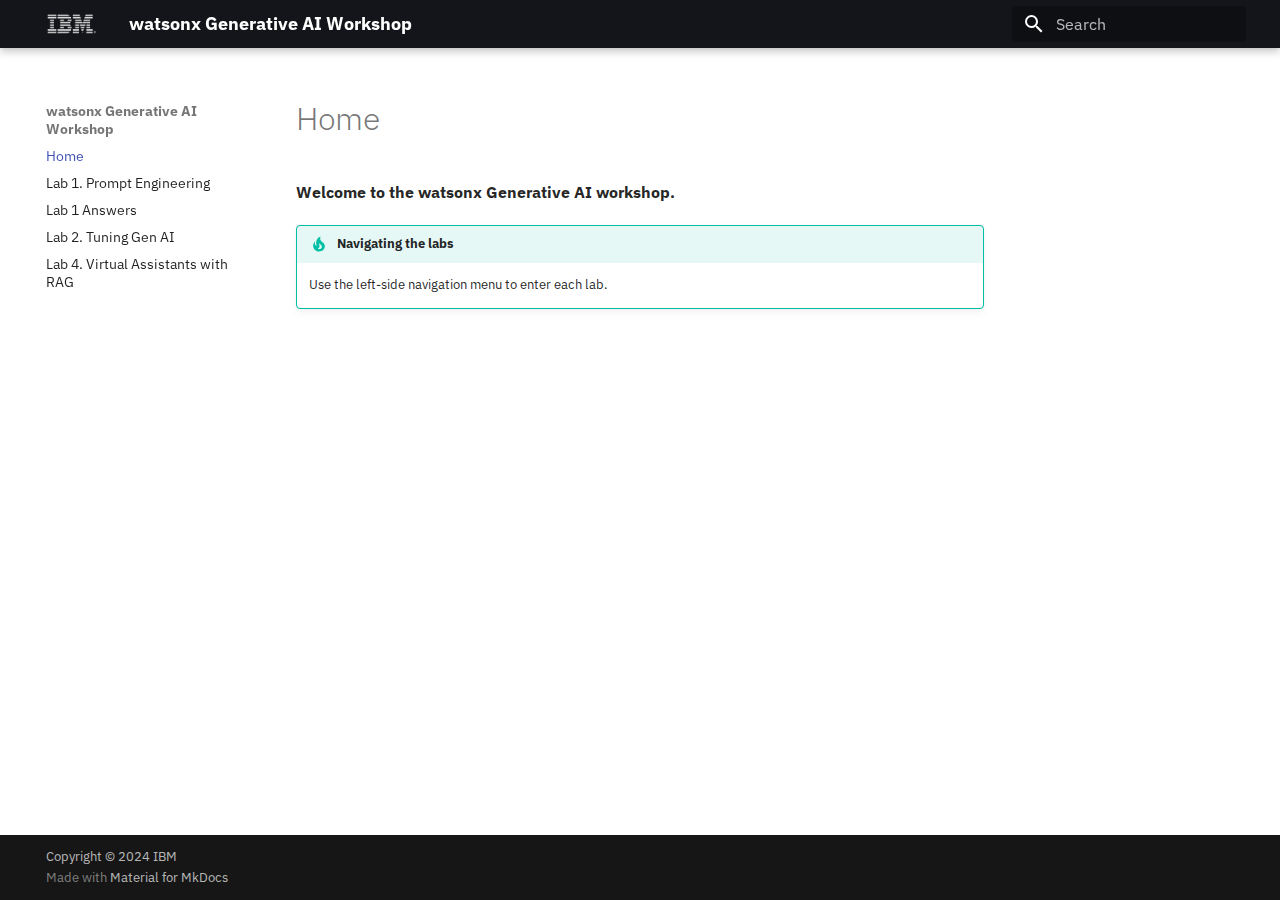
==== index.html @ cd2932f9 "Deployed 43c0c88 with MkDocs version: 1.5.3" ====
<!doctype html>
<html lang="en" class="no-js">
  <head>
    
      <meta charset="utf-8">
      <meta name="viewport" content="width=device-width,initial-scale=1">
      
      
      
      
      
        <link rel="next" href="prompt-engineering-exercises/">
      
      
      <link rel="icon" href="images/watsonx-logo.png">
      <meta name="generator" content="mkdocs-1.5.3, mkdocs-material-9.5.10">
    
    
      
        <title>Generative AI Workshop - Home - watsonx Generative AI Workshop</title>
      
    
    
      <link rel="stylesheet" href="assets/stylesheets/main.7e359304.min.css">
      
        
        <link rel="stylesheet" href="assets/stylesheets/palette.06af60db.min.css">
      
      


    
    
      
    
    
      
        
        
        <link rel="preconnect" href="https://fonts.gstatic.com" crossorigin>
        <link rel="stylesheet" href="https://fonts.googleapis.com/css?family=IBM+Plex+Sans:300,300i,400,400i,700,700i%7CIBM+Plex+Mono:400,400i,700,700i&display=fallback">
        <style>:root{--md-text-font:"IBM Plex Sans";--md-code-font:"IBM Plex Mono"}</style>
      
    
    
    <script>__md_scope=new URL(".",location),__md_hash=e=>[...e].reduce((e,_)=>(e<<5)-e+_.charCodeAt(0),0),__md_get=(e,_=localStorage,t=__md_scope)=>JSON.parse(_.getItem(t.pathname+"."+e)),__md_set=(e,_,t=localStorage,a=__md_scope)=>{try{t.setItem(a.pathname+"."+e,JSON.stringify(_))}catch(e){}}</script>
    
      

    
    
    
  </head>
  
  
    
    
    
    
    
    <body dir="ltr" data-md-color-scheme="default" data-md-color-primary="black" data-md-color-accent="black">
  
    
    <input class="md-toggle" data-md-toggle="drawer" type="checkbox" id="__drawer" autocomplete="off">
    <input class="md-toggle" data-md-toggle="search" type="checkbox" id="__search" autocomplete="off">
    <label class="md-overlay" for="__drawer"></label>
    <div data-md-component="skip">
      
    </div>
    <div data-md-component="announce">
      
    </div>
    
    
      

  

<header class="md-header md-header--shadow" data-md-component="header">
  <nav class="md-header__inner md-grid" aria-label="Header">
    <a href="." title="watsonx Generative AI Workshop" class="md-header__button md-logo" aria-label="watsonx Generative AI Workshop" data-md-component="logo">
      
  <img src="images/IBM_logo.png" alt="logo">

    </a>
    <label class="md-header__button md-icon" for="__drawer">
      
      <svg xmlns="http://www.w3.org/2000/svg" viewBox="0 0 24 24"><path d="M3 6h18v2H3V6m0 5h18v2H3v-2m0 5h18v2H3v-2Z"/></svg>
    </label>
    <div class="md-header__title" data-md-component="header-title">
      <div class="md-header__ellipsis">
        <div class="md-header__topic">
          <span class="md-ellipsis">
            watsonx Generative AI Workshop
          </span>
        </div>
        <div class="md-header__topic" data-md-component="header-topic">
          <span class="md-ellipsis">
            
              Generative AI Workshop - Home
            
          </span>
        </div>
      </div>
    </div>
    
      
    
    
    
    
      <label class="md-header__button md-icon" for="__search">
        
        <svg xmlns="http://www.w3.org/2000/svg" viewBox="0 0 24 24"><path d="M9.5 3A6.5 6.5 0 0 1 16 9.5c0 1.61-.59 3.09-1.56 4.23l.27.27h.79l5 5-1.5 1.5-5-5v-.79l-.27-.27A6.516 6.516 0 0 1 9.5 16 6.5 6.5 0 0 1 3 9.5 6.5 6.5 0 0 1 9.5 3m0 2C7 5 5 7 5 9.5S7 14 9.5 14 14 12 14 9.5 12 5 9.5 5Z"/></svg>
      </label>
      <div class="md-search" data-md-component="search" role="dialog">
  <label class="md-search__overlay" for="__search"></label>
  <div class="md-search__inner" role="search">
    <form class="md-search__form" name="search">
      <input type="text" class="md-search__input" name="query" aria-label="Search" placeholder="Search" autocapitalize="off" autocorrect="off" autocomplete="off" spellcheck="false" data-md-component="search-query" required>
      <label class="md-search__icon md-icon" for="__search">
        
        <svg xmlns="http://www.w3.org/2000/svg" viewBox="0 0 24 24"><path d="M9.5 3A6.5 6.5 0 0 1 16 9.5c0 1.61-.59 3.09-1.56 4.23l.27.27h.79l5 5-1.5 1.5-5-5v-.79l-.27-.27A6.516 6.516 0 0 1 9.5 16 6.5 6.5 0 0 1 3 9.5 6.5 6.5 0 0 1 9.5 3m0 2C7 5 5 7 5 9.5S7 14 9.5 14 14 12 14 9.5 12 5 9.5 5Z"/></svg>
        
        <svg xmlns="http://www.w3.org/2000/svg" viewBox="0 0 24 24"><path d="M20 11v2H8l5.5 5.5-1.42 1.42L4.16 12l7.92-7.92L13.5 5.5 8 11h12Z"/></svg>
      </label>
      <nav class="md-search__options" aria-label="Search">
        
        <button type="reset" class="md-search__icon md-icon" title="Clear" aria-label="Clear" tabindex="-1">
          
          <svg xmlns="http://www.w3.org/2000/svg" viewBox="0 0 24 24"><path d="M19 6.41 17.59 5 12 10.59 6.41 5 5 6.41 10.59 12 5 17.59 6.41 19 12 13.41 17.59 19 19 17.59 13.41 12 19 6.41Z"/></svg>
        </button>
      </nav>
      
    </form>
    <div class="md-search__output">
      <div class="md-search__scrollwrap" data-md-scrollfix>
        <div class="md-search-result" data-md-component="search-result">
          <div class="md-search-result__meta">
            Initializing search
          </div>
          <ol class="md-search-result__list" role="presentation"></ol>
        </div>
      </div>
    </div>
  </div>
</div>
    
    
  </nav>
  
</header>
    
    <div class="md-container" data-md-component="container">
      
      
        
          
        
      
      <main class="md-main" data-md-component="main">
        <div class="md-main__inner md-grid">
          
            
              
              <div class="md-sidebar md-sidebar--primary" data-md-component="sidebar" data-md-type="navigation" >
                <div class="md-sidebar__scrollwrap">
                  <div class="md-sidebar__inner">
                    



<nav class="md-nav md-nav--primary" aria-label="Navigation" data-md-level="0">
  <label class="md-nav__title" for="__drawer">
    <a href="." title="watsonx Generative AI Workshop" class="md-nav__button md-logo" aria-label="watsonx Generative AI Workshop" data-md-component="logo">
      
  <img src="images/IBM_logo.png" alt="logo">

    </a>
    watsonx Generative AI Workshop
  </label>
  
  <ul class="md-nav__list" data-md-scrollfix>
    
      
      
  
  
    
  
  
  
    <li class="md-nav__item md-nav__item--active">
      
      <input class="md-nav__toggle md-toggle" type="checkbox" id="__toc">
      
      
      
      <a href="." class="md-nav__link md-nav__link--active">
        
  
  <span class="md-ellipsis">
    Home
  </span>
  

      </a>
      
    </li>
  

    
      
      
  
  
  
  
    <li class="md-nav__item">
      <a href="prompt-engineering-exercises/" class="md-nav__link">
        
  
  <span class="md-ellipsis">
    Lab 1. Prompt Engineering
  </span>
  

      </a>
    </li>
  

    
      
      
  
  
  
  
    <li class="md-nav__item">
      <a href="prompt-engineering-exercise-answers/" class="md-nav__link">
        
  
  <span class="md-ellipsis">
    Lab 1 Answers
  </span>
  

      </a>
    </li>
  

    
      
      
  
  
  
  
    <li class="md-nav__item">
      <a href="lab-tuning-generative-ai/" class="md-nav__link">
        
  
  <span class="md-ellipsis">
    Lab 2. Tuning Gen AI
  </span>
  

      </a>
    </li>
  

    
      
      
  
  
  
  
    <li class="md-nav__item">
      <a href="lab-generative-ai-and-rag/" class="md-nav__link">
        
  
  <span class="md-ellipsis">
    Lab 4. Virtual Assistants with RAG
  </span>
  

      </a>
    </li>
  

    
  </ul>
</nav>
                  </div>
                </div>
              </div>
            
            
              
              <div class="md-sidebar md-sidebar--secondary" data-md-component="sidebar" data-md-type="toc" >
                <div class="md-sidebar__scrollwrap">
                  <div class="md-sidebar__inner">
                    

<nav class="md-nav md-nav--secondary" aria-label="Table of contents">
  
  
  
  
</nav>
                  </div>
                </div>
              </div>
            
          
          
            <div class="md-content" data-md-component="content">
              <article class="md-content__inner md-typeset">
                
                  


  <h1>Home</h1>

<div><p><strong>Welcome to the watsonx Generative AI workshop.</strong></p>
<div class="admonition tip">
<p class="admonition-title">Navigating the labs</p>
<p>Use the left-side navigation menu to enter each lab.</p>
</div></div>







  
  






                
              </article>
            </div>
          
          
<script>var target=document.getElementById(location.hash.slice(1));target&&target.name&&(target.checked=target.name.startsWith("__tabbed_"))</script>
        </div>
        
          <button type="button" class="md-top md-icon" data-md-component="top" hidden>
  
  <svg xmlns="http://www.w3.org/2000/svg" viewBox="0 0 24 24"><path d="M13 20h-2V8l-5.5 5.5-1.42-1.42L12 4.16l7.92 7.92-1.42 1.42L13 8v12Z"/></svg>
  Back to top
</button>
        
      </main>
      
        <footer class="md-footer">
  
  <div class="md-footer-meta md-typeset">
    <div class="md-footer-meta__inner md-grid">
      <div class="md-copyright">
  
    <div class="md-copyright__highlight">
      Copyright &copy; 2024 IBM
    </div>
  
  
    Made with
    <a href="https://squidfunk.github.io/mkdocs-material/" target="_blank" rel="noopener">
      Material for MkDocs
    </a>
  
</div>
      
    </div>
  </div>
</footer>
      
    </div>
    <div class="md-dialog" data-md-component="dialog">
      <div class="md-dialog__inner md-typeset"></div>
    </div>
    
    
    <script id="__config" type="application/json">{"base": ".", "features": ["navigation.top", "navigation.sections", "navigation.tracking", "navigation.instant", "content.code.copy", "toc.follow"], "search": "assets/javascripts/workers/search.b8dbb3d2.min.js", "translations": {"clipboard.copied": "Copied to clipboard", "clipboard.copy": "Copy to clipboard", "search.result.more.one": "1 more on this page", "search.result.more.other": "# more on this page", "search.result.none": "No matching documents", "search.result.one": "1 matching document", "search.result.other": "# matching documents", "search.result.placeholder": "Type to start searching", "search.result.term.missing": "Missing", "select.version": "Select version"}}</script>
    
    
      <script src="assets/javascripts/bundle.8fd75fb4.min.js"></script>
      
    
  </body>
</html>
---- assets/stylesheets/main.7e359304.min.css ----
@charset "UTF-8";html{-webkit-text-size-adjust:none;-moz-text-size-adjust:none;text-size-adjust:none;box-sizing:border-box}*,:after,:before{box-sizing:inherit}@media (prefers-reduced-motion){*,:after,:before{transition:none!important}}body{margin:0}a,button,input,label{-webkit-tap-highlight-color:transparent}a{color:inherit;text-decoration:none}hr{border:0;box-sizing:initial;display:block;height:.05rem;overflow:visible;padding:0}small{font-size:80%}sub,sup{line-height:1em}img{border-style:none}table{border-collapse:initial;border-spacing:0}td,th{font-weight:400;vertical-align:top}button{background:#0000;border:0;font-family:inherit;font-size:inherit;margin:0;padding:0}input{border:0;outline:none}:root{--md-primary-fg-color:#4051b5;--md-primary-fg-color--light:#5d6cc0;--md-primary-fg-color--dark:#303fa1;--md-primary-bg-color:#fff;--md-primary-bg-color--light:#ffffffb3;--md-accent-fg-color:#526cfe;--md-accent-fg-color--transparent:#526cfe1a;--md-accent-bg-color:#fff;--md-accent-bg-color--light:#ffffffb3}[data-md-color-scheme=default]{color-scheme:light}[data-md-color-scheme=default] img[src$="#gh-dark-mode-only"],[data-md-color-scheme=default] img[src$="#only-dark"]{display:none}:root,[data-md-color-scheme=default]{--md-hue:225deg;--md-default-fg-color:#000000de;--md-default-fg-color--light:#0000008a;--md-default-fg-color--lighter:#00000052;--md-default-fg-color--lightest:#00000012;--md-default-bg-color:#fff;--md-default-bg-color--light:#ffffffb3;--md-default-bg-color--lighter:#ffffff4d;--md-default-bg-color--lightest:#ffffff1f;--md-code-fg-color:#36464e;--md-code-bg-color:#f5f5f5;--md-code-hl-color:#4287ff;--md-code-hl-color--light:#4287ff1a;--md-code-hl-number-color:#d52a2a;--md-code-hl-special-color:#db1457;--md-code-hl-function-color:#a846b9;--md-code-hl-constant-color:#6e59d9;--md-code-hl-keyword-color:#3f6ec6;--md-code-hl-string-color:#1c7d4d;--md-code-hl-name-color:var(--md-code-fg-color);--md-code-hl-operator-color:var(--md-default-fg-color--light);--md-code-hl-punctuation-color:var(--md-default-fg-color--light);--md-code-hl-comment-color:var(--md-default-fg-color--light);--md-code-hl-generic-color:var(--md-default-fg-color--light);--md-code-hl-variable-color:var(--md-default-fg-color--light);--md-typeset-color:var(--md-default-fg-color);--md-typeset-a-color:var(--md-primary-fg-color);--md-typeset-del-color:#f5503d26;--md-typeset-ins-color:#0bd57026;--md-typeset-kbd-color:#fafafa;--md-typeset-kbd-accent-color:#fff;--md-typeset-kbd-border-color:#b8b8b8;--md-typeset-mark-color:#ffff0080;--md-typeset-table-color:#0000001f;--md-typeset-table-color--light:rgba(0,0,0,.035);--md-admonition-fg-color:var(--md-default-fg-color);--md-admonition-bg-color:var(--md-default-bg-color);--md-warning-fg-color:#000000de;--md-warning-bg-color:#ff9;--md-footer-fg-color:#fff;--md-footer-fg-color--light:#ffffffb3;--md-footer-fg-color--lighter:#ffffff73;--md-footer-bg-color:#000000de;--md-footer-bg-color--dark:#00000052;--md-shadow-z1:0 0.2rem 0.5rem #0000000d,0 0 0.05rem #0000001a;--md-shadow-z2:0 0.2rem 0.5rem #0000001a,0 0 0.05rem #00000040;--md-shadow-z3:0 0.2rem 0.5rem #0003,0 0 0.05rem #00000059}.md-icon svg{fill:currentcolor;display:block;height:1.2rem;width:1.2rem}body{-webkit-font-smoothing:antialiased;-moz-osx-font-smoothing:grayscale;--md-text-font-family:var(--md-text-font,_),-apple-system,BlinkMacSystemFont,Helvetica,Arial,sans-serif;--md-code-font-family:var(--md-code-font,_),SFMono-Regular,Consolas,Menlo,monospace}aside,body,input{font-feature-settings:"kern","liga";color:var(--md-typeset-color);font-family:var(--md-text-font-family)}code,kbd,pre{font-feature-settings:"kern";font-family:var(--md-code-font-family)}:root{--md-typeset-table-sort-icon:url('data:image/svg+xml;charset=utf-8,<svg xmlns="http://www.w3.org/2000/svg" viewBox="0 0 24 24"><path d="m18 21-4-4h3V7h-3l4-4 4 4h-3v10h3M2 19v-2h10v2M2 13v-2h7v2M2 7V5h4v2H2Z"/></svg>');--md-typeset-table-sort-icon--asc:url('data:image/svg+xml;charset=utf-8,<svg xmlns="http://www.w3.org/2000/svg" viewBox="0 0 24 24"><path d="M19 17h3l-4 4-4-4h3V3h2M2 17h10v2H2M6 5v2H2V5m0 6h7v2H2v-2Z"/></svg>');--md-typeset-table-sort-icon--desc:url('data:image/svg+xml;charset=utf-8,<svg xmlns="http://www.w3.org/2000/svg" viewBox="0 0 24 24"><path d="M19 7h3l-4-4-4 4h3v14h2M2 17h10v2H2M6 5v2H2V5m0 6h7v2H2v-2Z"/></svg>')}.md-typeset{-webkit-print-color-adjust:exact;color-adjust:exact;font-size:.8rem;line-height:1.6}@media print{.md-typeset{font-size:.68rem}}.md-typeset blockquote,.md-typeset dl,.md-typeset figure,.md-typeset ol,.md-typeset pre,.md-typeset ul{margin-bottom:1em;margin-top:1em}.md-typeset h1{color:var(--md-default-fg-color--light);font-size:2em;line-height:1.3;margin:0 0 1.25em}.md-typeset h1,.md-typeset h2{font-weight:300;letter-spacing:-.01em}.md-typeset h2{font-size:1.5625em;line-height:1.4;margin:1.6em 0 .64em}.md-typeset h3{font-size:1.25em;font-weight:400;letter-spacing:-.01em;line-height:1.5;margin:1.6em 0 .8em}.md-typeset h2+h3{margin-top:.8em}.md-typeset h4{font-weight:700;letter-spacing:-.01em;margin:1em 0}.md-typeset h5,.md-typeset h6{color:var(--md-default-fg-color--light);font-size:.8em;font-weight:700;letter-spacing:-.01em;margin:1.25em 0}.md-typeset h5{text-transform:uppercase}.md-typeset hr{border-bottom:.05rem solid var(--md-default-fg-color--lightest);display:flow-root;margin:1.5em 0}.md-typeset a{color:var(--md-typeset-a-color);word-break:break-word}.md-typeset a,.md-typeset a:before{transition:color 125ms}.md-typeset a:focus,.md-typeset a:hover{color:var(--md-accent-fg-color)}.md-typeset a:focus code,.md-typeset a:hover code{background-color:var(--md-accent-fg-color--transparent)}.md-typeset a code{color:currentcolor;transition:background-color 125ms}.md-typeset a.focus-visible{outline-color:var(--md-accent-fg-color);outline-offset:.2rem}.md-typeset code,.md-typeset kbd,.md-typeset pre{color:var(--md-code-fg-color);direction:ltr;font-variant-ligatures:none}@media print{.md-typeset code,.md-typeset kbd,.md-typeset pre{white-space:pre-wrap}}.md-typeset code{background-color:var(--md-code-bg-color);border-radius:.1rem;-webkit-box-decoration-break:clone;box-decoration-break:clone;font-size:.85em;padding:0 .2941176471em;word-break:break-word}.md-typeset code:not(.focus-visible){-webkit-tap-highlight-color:transparent;outline:none}.md-typeset pre{display:flow-root;line-height:1.4;position:relative}.md-typeset pre>code{-webkit-box-decoration-break:slice;box-decoration-break:slice;box-shadow:none;display:block;margin:0;outline-color:var(--md-accent-fg-color);overflow:auto;padding:.7720588235em 1.1764705882em;scrollbar-color:var(--md-default-fg-color--lighter) #0000;scrollbar-width:thin;touch-action:auto;word-break:normal}.md-typeset pre>code:hover{scrollbar-color:var(--md-accent-fg-color) #0000}.md-typeset pre>code::-webkit-scrollbar{height:.2rem;width:.2rem}.md-typeset pre>code::-webkit-scrollbar-thumb{background-color:var(--md-default-fg-color--lighter)}.md-typeset pre>code::-webkit-scrollbar-thumb:hover{background-color:var(--md-accent-fg-color)}.md-typeset kbd{background-color:var(--md-typeset-kbd-color);border-radius:.1rem;box-shadow:0 .1rem 0 .05rem var(--md-typeset-kbd-border-color),0 .1rem 0 var(--md-typeset-kbd-border-color),0 -.1rem .2rem var(--md-typeset-kbd-accent-color) inset;color:var(--md-default-fg-color);display:inline-block;font-size:.75em;padding:0 .6666666667em;vertical-align:text-top;word-break:break-word}.md-typeset mark{background-color:var(--md-typeset-mark-color);-webkit-box-decoration-break:clone;box-decoration-break:clone;color:inherit;word-break:break-word}.md-typeset abbr{border-bottom:.05rem dotted var(--md-default-fg-color--light);cursor:help;text-decoration:none}.md-typeset small{opacity:.75}[dir=ltr] .md-typeset sub,[dir=ltr] .md-typeset sup{margin-left:.078125em}[dir=rtl] .md-typeset sub,[dir=rtl] .md-typeset sup{margin-right:.078125em}[dir=ltr] .md-typeset blockquote{padding-left:.6rem}[dir=rtl] .md-typeset blockquote{padding-right:.6rem}[dir=ltr] .md-typeset blockquote{border-left:.2rem solid var(--md-default-fg-color--lighter)}[dir=rtl] .md-typeset blockquote{border-right:.2rem solid var(--md-default-fg-color--lighter)}.md-typeset blockquote{color:var(--md-default-fg-color--light);margin-left:0;margin-right:0}.md-typeset ul{list-style-type:disc}[dir=ltr] .md-typeset ol,[dir=ltr] .md-typeset ul{margin-left:.625em}[dir=rtl] .md-typeset ol,[dir=rtl] .md-typeset ul{margin-right:.625em}.md-typeset ol,.md-typeset ul{padding:0}.md-typeset ol:not([hidden]),.md-typeset ul:not([hidden]){display:flow-root}.md-typeset ol ol,.md-typeset ul ol{list-style-type:lower-alpha}.md-typeset ol ol ol,.md-typeset ul ol ol{list-style-type:lower-roman}[dir=ltr] .md-typeset ol li,[dir=ltr] .md-typeset ul li{margin-left:1.25em}[dir=rtl] .md-typeset ol li,[dir=rtl] .md-typeset ul li{margin-right:1.25em}.md-typeset ol li,.md-typeset ul li{margin-bottom:.5em}.md-typeset ol li blockquote,.md-typeset ol li p,.md-typeset ul li blockquote,.md-typeset ul li p{margin:.5em 0}.md-typeset ol li:last-child,.md-typeset ul li:last-child{margin-bottom:0}[dir=ltr] .md-typeset ol li ol,[dir=ltr] .md-typeset ol li ul,[dir=ltr] .md-typeset ul li ol,[dir=ltr] .md-typeset ul li ul{margin-left:.625em}[dir=rtl] .md-typeset ol li ol,[dir=rtl] .md-typeset ol li ul,[dir=rtl] .md-typeset ul li ol,[dir=rtl] .md-typeset ul li ul{margin-right:.625em}.md-typeset ol li ol,.md-typeset ol li ul,.md-typeset ul li ol,.md-typeset ul li ul{margin-bottom:.5em;margin-top:.5em}[dir=ltr] .md-typeset dd{margin-left:1.875em}[dir=rtl] .md-typeset dd{margin-right:1.875em}.md-typeset dd{margin-bottom:1.5em;margin-top:1em}.md-typeset img,.md-typeset svg,.md-typeset video{height:auto;max-width:100%}.md-typeset img[align=left]{margin:1em 1em 1em 0}.md-typeset img[align=right]{margin:1em 0 1em 1em}.md-typeset img[align]:only-child{margin-top:0}.md-typeset figure{display:flow-root;margin:1em auto;max-width:100%;text-align:center;width:-webkit-fit-content;width:-moz-fit-content;width:fit-content}.md-typeset figure img{display:block;margin:0 auto}.md-typeset figcaption{font-style:italic;margin:1em auto;max-width:24rem}.md-typeset iframe{max-width:100%}.md-typeset table:not([class]){background-color:var(--md-default-bg-color);border:.05rem solid var(--md-typeset-table-color);border-radius:.1rem;display:inline-block;font-size:.64rem;max-width:100%;overflow:auto;touch-action:auto}@media print{.md-typeset table:not([class]){display:table}}.md-typeset table:not([class])+*{margin-top:1.5em}.md-typeset table:not([class]) td>:first-child,.md-typeset table:not([class]) th>:first-child{margin-top:0}.md-typeset table:not([class]) td>:last-child,.md-typeset table:not([class]) th>:last-child{margin-bottom:0}.md-typeset table:not([class]) td:not([align]),.md-typeset table:not([class]) th:not([align]){text-align:left}[dir=rtl] .md-typeset table:not([class]) td:not([align]),[dir=rtl] .md-typeset table:not([class]) th:not([align]){text-align:right}.md-typeset table:not([class]) th{font-weight:700;min-width:5rem;padding:.9375em 1.25em;vertical-align:top}.md-typeset table:not([class]) td{border-top:.05rem solid var(--md-typeset-table-color);padding:.9375em 1.25em;vertical-align:top}.md-typeset table:not([class]) tbody tr{transition:background-color 125ms}.md-typeset table:not([class]) tbody tr:hover{background-color:var(--md-typeset-table-color--light);box-shadow:0 .05rem 0 var(--md-default-bg-color) inset}.md-typeset table:not([class]) a{word-break:normal}.md-typeset table th[role=columnheader]{cursor:pointer}[dir=ltr] .md-typeset table th[role=columnheader]:after{margin-left:.5em}[dir=rtl] .md-typeset table th[role=columnheader]:after{margin-right:.5em}.md-typeset table th[role=columnheader]:after{content:"";display:inline-block;height:1.2em;-webkit-mask-image:var(--md-typeset-table-sort-icon);mask-image:var(--md-typeset-table-sort-icon);-webkit-mask-repeat:no-repeat;mask-repeat:no-repeat;-webkit-mask-size:contain;mask-size:contain;transition:background-color 125ms;vertical-align:text-bottom;width:1.2em}.md-typeset table th[role=columnheader]:hover:after{background-color:var(--md-default-fg-color--lighter)}.md-typeset table th[role=columnheader][aria-sort=ascending]:after{background-color:var(--md-default-fg-color--light);-webkit-mask-image:var(--md-typeset-table-sort-icon--asc);mask-image:var(--md-typeset-table-sort-icon--asc)}.md-typeset table th[role=columnheader][aria-sort=descending]:after{background-color:var(--md-default-fg-color--light);-webkit-mask-image:var(--md-typeset-table-sort-icon--desc);mask-image:var(--md-typeset-table-sort-icon--desc)}.md-typeset__scrollwrap{margin:1em -.8rem;overflow-x:auto;touch-action:auto}.md-typeset__table{display:inline-block;margin-bottom:.5em;padding:0 .8rem}@media print{.md-typeset__table{display:block}}html .md-typeset__table table{display:table;margin:0;overflow:hidden;width:100%}@media screen and (max-width:44.984375em){.md-content__inner>pre{margin:1em -.8rem}.md-content__inner>pre code{border-radius:0}}.md-typeset .md-author{border-radius:100%;display:block;flex-shrink:0;height:1.6rem;overflow:hidden;position:relative;transition:color 125ms,transform 125ms;width:1.6rem}.md-typeset .md-author img{display:block}.md-typeset .md-author--more{background:var(--md-default-fg-color--lightest);color:var(--md-default-fg-color--lighter);font-size:.6rem;font-weight:700;line-height:1.6rem;text-align:center}.md-typeset .md-author--long{height:2.4rem;width:2.4rem}.md-typeset a.md-author{transform:scale(1)}.md-typeset a.md-author img{filter:grayscale(100%) opacity(75%);transition:filter 125ms}.md-typeset a.md-author:focus,.md-typeset a.md-author:hover{transform:scale(1.1);z-index:1}.md-typeset a.md-author:focus img,.md-typeset a.md-author:hover img{filter:grayscale(0)}.md-banner{background-color:var(--md-footer-bg-color);color:var(--md-footer-fg-color);overflow:auto}@media print{.md-banner{display:none}}.md-banner--warning{background-color:var(--md-warning-bg-color);color:var(--md-warning-fg-color)}.md-banner__inner{font-size:.7rem;margin:.6rem auto;padding:0 .8rem}[dir=ltr] .md-banner__button{float:right}[dir=rtl] .md-banner__button{float:left}.md-banner__button{color:inherit;cursor:pointer;transition:opacity .25s}.no-js .md-banner__button{display:none}.md-banner__button:hover{opacity:.7}html{font-size:125%;height:100%;overflow-x:hidden}@media screen and (min-width:100em){html{font-size:137.5%}}@media screen and (min-width:125em){html{font-size:150%}}body{background-color:var(--md-default-bg-color);display:flex;flex-direction:column;font-size:.5rem;min-height:100%;position:relative;width:100%}@media print{body{display:block}}@media screen and (max-width:59.984375em){body[data-md-scrolllock]{position:fixed}}.md-grid{margin-left:auto;margin-right:auto;max-width:61rem}.md-container{display:flex;flex-direction:column;flex-grow:1}@media print{.md-container{display:block}}.md-main{flex-grow:1}.md-main__inner{display:flex;height:100%;margin-top:1.5rem}.md-ellipsis{overflow:hidden;text-overflow:ellipsis}.md-toggle{display:none}.md-option{height:0;opacity:0;position:absolute;width:0}.md-option:checked+label:not([hidden]){display:block}.md-option.focus-visible+label{outline-color:var(--md-accent-fg-color);outline-style:auto}.md-skip{background-color:var(--md-default-fg-color);border-radius:.1rem;color:var(--md-default-bg-color);font-size:.64rem;margin:.5rem;opacity:0;outline-color:var(--md-accent-fg-color);padding:.3rem .5rem;position:fixed;transform:translateY(.4rem);z-index:-1}.md-skip:focus{opacity:1;transform:translateY(0);transition:transform .25s cubic-bezier(.4,0,.2,1),opacity 175ms 75ms;z-index:10}@page{margin:25mm}:root{--md-clipboard-icon:url('data:image/svg+xml;charset=utf-8,<svg xmlns="http://www.w3.org/2000/svg" viewBox="0 0 24 24"><path d="M19 21H8V7h11m0-2H8a2 2 0 0 0-2 2v14a2 2 0 0 0 2 2h11a2 2 0 0 0 2-2V7a2 2 0 0 0-2-2m-3-4H4a2 2 0 0 0-2 2v14h2V3h12V1Z"/></svg>')}.md-clipboard{border-radius:.1rem;color:var(--md-default-fg-color--lightest);cursor:pointer;height:1.5em;outline-color:var(--md-accent-fg-color);outline-offset:.1rem;position:absolute;right:.5em;top:.5em;transition:color .25s;width:1.5em;z-index:1}@media print{.md-clipboard{display:none}}.md-clipboard:not(.focus-visible){-webkit-tap-highlight-color:transparent;outline:none}:hover>.md-clipboard{color:var(--md-default-fg-color--light)}.md-clipboard:focus,.md-clipboard:hover{color:var(--md-accent-fg-color)}.md-clipboard:after{background-color:currentcolor;content:"";display:block;height:1.125em;margin:0 auto;-webkit-mask-image:var(--md-clipboard-icon);mask-image:var(--md-clipboard-icon);-webkit-mask-position:center;mask-position:center;-webkit-mask-repeat:no-repeat;mask-repeat:no-repeat;-webkit-mask-size:contain;mask-size:contain;width:1.125em}.md-clipboard--inline{cursor:pointer}.md-clipboard--inline code{transition:color .25s,background-color .25s}.md-clipboard--inline:focus code,.md-clipboard--inline:hover code{background-color:var(--md-accent-fg-color--transparent);color:var(--md-accent-fg-color)}@keyframes consent{0%{opacity:0;transform:translateY(100%)}to{opacity:1;transform:translateY(0)}}@keyframes overlay{0%{opacity:0}to{opacity:1}}.md-consent__overlay{animation:overlay .25s both;-webkit-backdrop-filter:blur(.1rem);backdrop-filter:blur(.1rem);background-color:#0000008a;height:100%;opacity:1;position:fixed;top:0;width:100%;z-index:5}.md-consent__inner{animation:consent .5s cubic-bezier(.1,.7,.1,1) both;background-color:var(--md-default-bg-color);border:0;border-radius:.1rem;bottom:0;box-shadow:0 0 .2rem #0000001a,0 .2rem .4rem #0003;max-height:100%;overflow:auto;padding:0;position:fixed;width:100%;z-index:5}.md-consent__form{padding:.8rem}.md-consent__settings{display:none;margin:1em 0}input:checked+.md-consent__settings{display:block}.md-consent__controls{margin-bottom:.8rem}.md-typeset .md-consent__controls .md-button{display:inline}@media screen and (max-width:44.984375em){.md-typeset .md-consent__controls .md-button{display:block;margin-top:.4rem;text-align:center;width:100%}}.md-consent label{cursor:pointer}.md-content{flex-grow:1;min-width:0}.md-content__inner{margin:0 .8rem 1.2rem;padding-top:.6rem}@media screen and (min-width:76.25em){[dir=ltr] .md-sidebar--primary:not([hidden])~.md-content>.md-content__inner{margin-left:1.2rem}[dir=ltr] .md-sidebar--secondary:not([hidden])~.md-content>.md-content__inner,[dir=rtl] .md-sidebar--primary:not([hidden])~.md-content>.md-content__inner{margin-right:1.2rem}[dir=rtl] .md-sidebar--secondary:not([hidden])~.md-content>.md-content__inner{margin-left:1.2rem}}.md-content__inner:before{content:"";display:block;height:.4rem}.md-content__inner>:last-child{margin-bottom:0}[dir=ltr] .md-content__button{float:right}[dir=rtl] .md-content__button{float:left}[dir=ltr] .md-content__button{margin-left:.4rem}[dir=rtl] .md-content__button{margin-right:.4rem}.md-content__button{margin:.4rem 0;padding:0}@media print{.md-content__button{display:none}}.md-typeset .md-content__button{color:var(--md-default-fg-color--lighter)}.md-content__button svg{display:inline;vertical-align:top}[dir=rtl] .md-content__button svg{transform:scaleX(-1)}[dir=ltr] .md-dialog{right:.8rem}[dir=rtl] .md-dialog{left:.8rem}.md-dialog{background-color:var(--md-default-fg-color);border-radius:.1rem;bottom:.8rem;box-shadow:var(--md-shadow-z3);min-width:11.1rem;opacity:0;padding:.4rem .6rem;pointer-events:none;position:fixed;transform:translateY(100%);transition:transform 0ms .4s,opacity .4s;z-index:4}@media print{.md-dialog{display:none}}.md-dialog--active{opacity:1;pointer-events:auto;transform:translateY(0);transition:transform .4s cubic-bezier(.075,.85,.175,1),opacity .4s}.md-dialog__inner{color:var(--md-default-bg-color);font-size:.7rem}.md-feedback{margin:2em 0 1em;text-align:center}.md-feedback fieldset{border:none;margin:0;padding:0}.md-feedback__title{font-weight:700;margin:1em auto}.md-feedback__inner{position:relative}.md-feedback__list{display:flex;flex-wrap:wrap;place-content:baseline center;position:relative}.md-feedback__list:hover .md-icon:not(:disabled){color:var(--md-default-fg-color--lighter)}:disabled .md-feedback__list{min-height:1.8rem}.md-feedback__icon{color:var(--md-default-fg-color--light);cursor:pointer;flex-shrink:0;margin:0 .1rem;transition:color 125ms}.md-feedback__icon:not(:disabled).md-icon:hover{color:var(--md-accent-fg-color)}.md-feedback__icon:disabled{color:var(--md-default-fg-color--lightest);pointer-events:none}.md-feedback__note{opacity:0;position:relative;transform:translateY(.4rem);transition:transform .4s cubic-bezier(.1,.7,.1,1),opacity .15s}.md-feedback__note>*{margin:0 auto;max-width:16rem}:disabled .md-feedback__note{opacity:1;transform:translateY(0)}.md-footer{background-color:var(--md-footer-bg-color);color:var(--md-footer-fg-color)}@media print{.md-footer{display:none}}.md-footer__inner{justify-content:space-between;overflow:auto;padding:.2rem}.md-footer__inner:not([hidden]){display:flex}.md-footer__link{align-items:end;display:flex;flex-grow:0.01;margin-bottom:.4rem;margin-top:1rem;max-width:100%;outline-color:var(--md-accent-fg-color);overflow:hidden;transition:opacity .25s}.md-footer__link:focus,.md-footer__link:hover{opacity:.7}[dir=rtl] .md-footer__link svg{transform:scaleX(-1)}@media screen and (max-width:44.984375em){.md-footer__link--prev{flex-shrink:0}.md-footer__link--prev .md-footer__title{display:none}}[dir=ltr] .md-footer__link--next{margin-left:auto}[dir=rtl] .md-footer__link--next{margin-right:auto}.md-footer__link--next{text-align:right}[dir=rtl] .md-footer__link--next{text-align:left}.md-footer__title{flex-grow:1;font-size:.9rem;margin-bottom:.7rem;max-width:calc(100% - 2.4rem);padding:0 1rem;white-space:nowrap}.md-footer__button{margin:.2rem;padding:.4rem}.md-footer__direction{font-size:.64rem;opacity:.7}.md-footer-meta{background-color:var(--md-footer-bg-color--dark)}.md-footer-meta__inner{display:flex;flex-wrap:wrap;justify-content:space-between;padding:.2rem}html .md-footer-meta.md-typeset a{color:var(--md-footer-fg-color--light)}html .md-footer-meta.md-typeset a:focus,html .md-footer-meta.md-typeset a:hover{color:var(--md-footer-fg-color)}.md-copyright{color:var(--md-footer-fg-color--lighter);font-size:.64rem;margin:auto .6rem;padding:.4rem 0;width:100%}@media screen and (min-width:45em){.md-copyright{width:auto}}.md-copyright__highlight{color:var(--md-footer-fg-color--light)}.md-social{display:inline-flex;gap:.2rem;margin:0 .4rem;padding:.2rem 0 .6rem}@media screen and (min-width:45em){.md-social{padding:.6rem 0}}.md-social__link{display:inline-block;height:1.6rem;text-align:center;width:1.6rem}.md-social__link:before{line-height:1.9}.md-social__link svg{fill:currentcolor;max-height:.8rem;vertical-align:-25%}.md-typeset .md-button{border:.1rem solid;border-radius:.1rem;color:var(--md-primary-fg-color);cursor:pointer;display:inline-block;font-weight:700;padding:.625em 2em;transition:color 125ms,background-color 125ms,border-color 125ms}.md-typeset .md-button--primary{background-color:var(--md-primary-fg-color);border-color:var(--md-primary-fg-color);color:var(--md-primary-bg-color)}.md-typeset .md-button:focus,.md-typeset .md-button:hover{background-color:var(--md-accent-fg-color);border-color:var(--md-accent-fg-color);color:var(--md-accent-bg-color)}[dir=ltr] .md-typeset .md-input{border-top-left-radius:.1rem}[dir=ltr] .md-typeset .md-input,[dir=rtl] .md-typeset .md-input{border-top-right-radius:.1rem}[dir=rtl] .md-typeset .md-input{border-top-left-radius:.1rem}.md-typeset .md-input{border-bottom:.1rem solid var(--md-default-fg-color--lighter);box-shadow:var(--md-shadow-z1);font-size:.8rem;height:1.8rem;padding:0 .6rem;transition:border .25s,box-shadow .25s}.md-typeset .md-input:focus,.md-typeset .md-input:hover{border-bottom-color:var(--md-accent-fg-color);box-shadow:var(--md-shadow-z2)}.md-typeset .md-input--stretch{width:100%}.md-header{background-color:var(--md-primary-fg-color);box-shadow:0 0 .2rem #0000,0 .2rem .4rem #0000;color:var(--md-primary-bg-color);display:block;left:0;position:sticky;right:0;top:0;z-index:4}@media print{.md-header{display:none}}.md-header[hidden]{transform:translateY(-100%);transition:transform .25s cubic-bezier(.8,0,.6,1),box-shadow .25s}.md-header--shadow{box-shadow:0 0 .2rem #0000001a,0 .2rem .4rem #0003;transition:transform .25s cubic-bezier(.1,.7,.1,1),box-shadow .25s}.md-header__inner{align-items:center;display:flex;padding:0 .2rem}.md-header__button{color:currentcolor;cursor:pointer;margin:.2rem;outline-color:var(--md-accent-fg-color);padding:.4rem;position:relative;transition:opacity .25s;vertical-align:middle;z-index:1}.md-header__button:hover{opacity:.7}.md-header__button:not([hidden]){display:inline-block}.md-header__button:not(.focus-visible){-webkit-tap-highlight-color:transparent;outline:none}.md-header__button.md-logo{margin:.2rem;padding:.4rem}@media screen and (max-width:76.234375em){.md-header__button.md-logo{display:none}}.md-header__button.md-logo img,.md-header__button.md-logo svg{fill:currentcolor;display:block;height:1.2rem;width:auto}@media screen and (min-width:60em){.md-header__button[for=__search]{display:none}}.no-js .md-header__button[for=__search]{display:none}[dir=rtl] .md-header__button[for=__search] svg{transform:scaleX(-1)}@media screen and (min-width:76.25em){.md-header__button[for=__drawer]{display:none}}.md-header__topic{display:flex;max-width:100%;position:absolute;transition:transform .4s cubic-bezier(.1,.7,.1,1),opacity .15s;white-space:nowrap}.md-header__topic+.md-header__topic{opacity:0;pointer-events:none;transform:translateX(1.25rem);transition:transform .4s cubic-bezier(1,.7,.1,.1),opacity .15s;z-index:-1}[dir=rtl] .md-header__topic+.md-header__topic{transform:translateX(-1.25rem)}.md-header__topic:first-child{font-weight:700}[dir=ltr] .md-header__title{margin-left:1rem;margin-right:.4rem}[dir=rtl] .md-header__title{margin-left:.4rem;margin-right:1rem}.md-header__title{flex-grow:1;font-size:.9rem;height:2.4rem;line-height:2.4rem}.md-header__title--active .md-header__topic{opacity:0;pointer-events:none;transform:translateX(-1.25rem);transition:transform .4s cubic-bezier(1,.7,.1,.1),opacity .15s;z-index:-1}[dir=rtl] .md-header__title--active .md-header__topic{transform:translateX(1.25rem)}.md-header__title--active .md-header__topic+.md-header__topic{opacity:1;pointer-events:auto;transform:translateX(0);transition:transform .4s cubic-bezier(.1,.7,.1,1),opacity .15s;z-index:0}.md-header__title>.md-header__ellipsis{height:100%;position:relative;width:100%}.md-header__option{display:flex;flex-shrink:0;max-width:100%;transition:max-width 0ms .25s,opacity .25s .25s;white-space:nowrap}[data-md-toggle=search]:checked~.md-header .md-header__option{max-width:0;opacity:0;transition:max-width 0ms,opacity 0ms}.md-header__option>input{bottom:0}.md-header__source{display:none}@media screen and (min-width:60em){[dir=ltr] .md-header__source{margin-left:1rem}[dir=rtl] .md-header__source{margin-right:1rem}.md-header__source{display:block;max-width:11.7rem;width:11.7rem}}@media screen and (min-width:76.25em){[dir=ltr] .md-header__source{margin-left:1.4rem}[dir=rtl] .md-header__source{margin-right:1.4rem}}.md-meta{color:var(--md-default-fg-color--light);font-size:.7rem;line-height:1.3}.md-meta__list{display:inline-flex;flex-wrap:wrap;list-style:none;margin:0;padding:0}.md-meta__item:not(:last-child):after{content:"·";margin-left:.2rem;margin-right:.2rem}.md-meta__link{color:var(--md-typeset-a-color)}.md-meta__link:focus,.md-meta__link:hover{color:var(--md-accent-fg-color)}.md-draft{background-color:#ff1744;border-radius:.125em;color:#fff;display:inline-block;font-weight:700;padding-left:.5714285714em;padding-right:.5714285714em}:root{--md-nav-icon--prev:url('data:image/svg+xml;charset=utf-8,<svg xmlns="http://www.w3.org/2000/svg" viewBox="0 0 24 24"><path d="M20 11v2H8l5.5 5.5-1.42 1.42L4.16 12l7.92-7.92L13.5 5.5 8 11h12Z"/></svg>');--md-nav-icon--next:url('data:image/svg+xml;charset=utf-8,<svg xmlns="http://www.w3.org/2000/svg" viewBox="0 0 24 24"><path d="M8.59 16.58 13.17 12 8.59 7.41 10 6l6 6-6 6-1.41-1.42Z"/></svg>');--md-toc-icon:url('data:image/svg+xml;charset=utf-8,<svg xmlns="http://www.w3.org/2000/svg" viewBox="0 0 24 24"><path d="M3 9h14V7H3v2m0 4h14v-2H3v2m0 4h14v-2H3v2m16 0h2v-2h-2v2m0-10v2h2V7h-2m0 6h2v-2h-2v2Z"/></svg>')}.md-nav{font-size:.7rem;line-height:1.3}.md-nav__title{color:var(--md-default-fg-color--light);display:block;font-weight:700;overflow:hidden;padding:0 .6rem;text-overflow:ellipsis}.md-nav__title .md-nav__button{display:none}.md-nav__title .md-nav__button img{height:100%;width:auto}.md-nav__title .md-nav__button.md-logo img,.md-nav__title .md-nav__button.md-logo svg{fill:currentcolor;display:block;height:2.4rem;max-width:100%;object-fit:contain;width:auto}.md-nav__list{list-style:none;margin:0;padding:0}.md-nav__link{align-items:flex-start;display:flex;gap:.4rem;margin-top:.625em;scroll-snap-align:start;transition:color 125ms}.md-nav__link--passed{color:var(--md-default-fg-color--light)}.md-nav__item .md-nav__link--active,.md-nav__item .md-nav__link--active code{color:var(--md-typeset-a-color)}.md-nav__link .md-ellipsis{position:relative}[dir=ltr] .md-nav__link .md-icon:last-child{margin-left:auto}[dir=rtl] .md-nav__link .md-icon:last-child{margin-right:auto}.md-nav__link svg{fill:currentcolor;flex-shrink:0;height:1.3em}.md-nav__link[for]:focus,.md-nav__link[for]:hover,.md-nav__link[href]:focus,.md-nav__link[href]:hover{color:var(--md-accent-fg-color);cursor:pointer}.md-nav__link.focus-visible{outline-color:var(--md-accent-fg-color);outline-offset:.2rem}.md-nav--primary .md-nav__link[for=__toc]{display:none}.md-nav--primary .md-nav__link[for=__toc] .md-icon:after{background-color:currentcolor;display:block;height:100%;-webkit-mask-image:var(--md-toc-icon);mask-image:var(--md-toc-icon);width:100%}.md-nav--primary .md-nav__link[for=__toc]~.md-nav{display:none}.md-nav__container>.md-nav__link{margin-top:0}.md-nav__container>.md-nav__link:first-child{flex-grow:1;min-width:0}.md-nav__icon{flex-shrink:0}.md-nav__source{display:none}@media screen and (max-width:76.234375em){.md-nav--primary,.md-nav--primary .md-nav{background-color:var(--md-default-bg-color);display:flex;flex-direction:column;height:100%;left:0;position:absolute;right:0;top:0;z-index:1}.md-nav--primary .md-nav__item,.md-nav--primary .md-nav__title{font-size:.8rem;line-height:1.5}.md-nav--primary .md-nav__title{background-color:var(--md-default-fg-color--lightest);color:var(--md-default-fg-color--light);cursor:pointer;height:5.6rem;line-height:2.4rem;padding:3rem .8rem .2rem;position:relative;white-space:nowrap}[dir=ltr] .md-nav--primary .md-nav__title .md-nav__icon{left:.4rem}[dir=rtl] .md-nav--primary .md-nav__title .md-nav__icon{right:.4rem}.md-nav--primary .md-nav__title .md-nav__icon{display:block;height:1.2rem;margin:.2rem;position:absolute;top:.4rem;width:1.2rem}.md-nav--primary .md-nav__title .md-nav__icon:after{background-color:currentcolor;content:"";display:block;height:100%;-webkit-mask-image:var(--md-nav-icon--prev);mask-image:var(--md-nav-icon--prev);-webkit-mask-position:center;mask-position:center;-webkit-mask-repeat:no-repeat;mask-repeat:no-repeat;-webkit-mask-size:contain;mask-size:contain;width:100%}.md-nav--primary .md-nav__title~.md-nav__list{background-color:var(--md-default-bg-color);box-shadow:0 .05rem 0 var(--md-default-fg-color--lightest) inset;overflow-y:auto;scroll-snap-type:y mandatory;touch-action:pan-y}.md-nav--primary .md-nav__title~.md-nav__list>:first-child{border-top:0}.md-nav--primary .md-nav__title[for=__drawer]{background-color:var(--md-primary-fg-color);color:var(--md-primary-bg-color);font-weight:700}.md-nav--primary .md-nav__title .md-logo{display:block;left:.2rem;margin:.2rem;padding:.4rem;position:absolute;right:.2rem;top:.2rem}.md-nav--primary .md-nav__list{flex:1}.md-nav--primary .md-nav__item{border-top:.05rem solid var(--md-default-fg-color--lightest)}.md-nav--primary .md-nav__item--active>.md-nav__link{color:var(--md-typeset-a-color)}.md-nav--primary .md-nav__item--active>.md-nav__link:focus,.md-nav--primary .md-nav__item--active>.md-nav__link:hover{color:var(--md-accent-fg-color)}.md-nav--primary .md-nav__link{margin-top:0;padding:.6rem .8rem}.md-nav--primary .md-nav__link svg{margin-top:.1em}.md-nav--primary .md-nav__link>.md-nav__link{padding:0}[dir=ltr] .md-nav--primary .md-nav__link .md-nav__icon{margin-right:-.2rem}[dir=rtl] .md-nav--primary .md-nav__link .md-nav__icon{margin-left:-.2rem}.md-nav--primary .md-nav__link .md-nav__icon{font-size:1.2rem;height:1.2rem;width:1.2rem}.md-nav--primary .md-nav__link .md-nav__icon:after{background-color:currentcolor;content:"";display:block;height:100%;-webkit-mask-image:var(--md-nav-icon--next);mask-image:var(--md-nav-icon--next);-webkit-mask-position:center;mask-position:center;-webkit-mask-repeat:no-repeat;mask-repeat:no-repeat;-webkit-mask-size:contain;mask-size:contain;width:100%}[dir=rtl] .md-nav--primary .md-nav__icon:after{transform:scale(-1)}.md-nav--primary .md-nav--secondary .md-nav{background-color:initial;position:static}[dir=ltr] .md-nav--primary .md-nav--secondary .md-nav .md-nav__link{padding-left:1.4rem}[dir=rtl] .md-nav--primary .md-nav--secondary .md-nav .md-nav__link{padding-right:1.4rem}[dir=ltr] .md-nav--primary .md-nav--secondary .md-nav .md-nav .md-nav__link{padding-left:2rem}[dir=rtl] .md-nav--primary .md-nav--secondary .md-nav .md-nav .md-nav__link{padding-right:2rem}[dir=ltr] .md-nav--primary .md-nav--secondary .md-nav .md-nav .md-nav .md-nav__link{padding-left:2.6rem}[dir=rtl] .md-nav--primary .md-nav--secondary .md-nav .md-nav .md-nav .md-nav__link{padding-right:2.6rem}[dir=ltr] .md-nav--primary .md-nav--secondary .md-nav .md-nav .md-nav .md-nav .md-nav__link{padding-left:3.2rem}[dir=rtl] .md-nav--primary .md-nav--secondary .md-nav .md-nav .md-nav .md-nav .md-nav__link{padding-right:3.2rem}.md-nav--secondary{background-color:initial}.md-nav__toggle~.md-nav{display:flex;opacity:0;transform:translateX(100%);transition:transform .25s cubic-bezier(.8,0,.6,1),opacity 125ms 50ms}[dir=rtl] .md-nav__toggle~.md-nav{transform:translateX(-100%)}.md-nav__toggle:checked~.md-nav{opacity:1;transform:translateX(0);transition:transform .25s cubic-bezier(.4,0,.2,1),opacity 125ms 125ms}.md-nav__toggle:checked~.md-nav>.md-nav__list{-webkit-backface-visibility:hidden;backface-visibility:hidden}}@media screen and (max-width:59.984375em){.md-nav--primary .md-nav__link[for=__toc]{display:flex}.md-nav--primary .md-nav__link[for=__toc] .md-icon:after{content:""}.md-nav--primary .md-nav__link[for=__toc]+.md-nav__link{display:none}.md-nav--primary .md-nav__link[for=__toc]~.md-nav{display:flex}.md-nav__source{background-color:var(--md-primary-fg-color--dark);color:var(--md-primary-bg-color);display:block;padding:0 .2rem}}@media screen and (min-width:60em) and (max-width:76.234375em){.md-nav--integrated .md-nav__link[for=__toc]{display:flex}.md-nav--integrated .md-nav__link[for=__toc] .md-icon:after{content:""}.md-nav--integrated .md-nav__link[for=__toc]+.md-nav__link{display:none}.md-nav--integrated .md-nav__link[for=__toc]~.md-nav{display:flex}}@media screen and (min-width:60em){.md-nav{margin-bottom:-.4rem}.md-nav--secondary .md-nav__title{background:var(--md-default-bg-color);box-shadow:0 0 .4rem .4rem var(--md-default-bg-color);position:sticky;top:0;z-index:1}.md-nav--secondary .md-nav__title[for=__toc]{scroll-snap-align:start}.md-nav--secondary .md-nav__title .md-nav__icon{display:none}[dir=ltr] .md-nav--secondary .md-nav__list{padding-left:.6rem}[dir=rtl] .md-nav--secondary .md-nav__list{padding-right:.6rem}.md-nav--secondary .md-nav__list{padding-bottom:.4rem}[dir=ltr] .md-nav--secondary .md-nav__item>.md-nav__link{margin-right:.4rem}[dir=rtl] .md-nav--secondary .md-nav__item>.md-nav__link{margin-left:.4rem}}@media screen and (min-width:76.25em){.md-nav{margin-bottom:-.4rem;transition:max-height .25s cubic-bezier(.86,0,.07,1)}.md-nav--primary .md-nav__title{background:var(--md-default-bg-color);box-shadow:0 0 .4rem .4rem var(--md-default-bg-color);position:sticky;top:0;z-index:1}.md-nav--primary .md-nav__title[for=__drawer]{scroll-snap-align:start}.md-nav--primary .md-nav__title .md-nav__icon{display:none}[dir=ltr] .md-nav--primary .md-nav__list{padding-left:.6rem}[dir=rtl] .md-nav--primary .md-nav__list{padding-right:.6rem}.md-nav--primary .md-nav__list{padding-bottom:.4rem}[dir=ltr] .md-nav--primary .md-nav__item>.md-nav__link{margin-right:.4rem}[dir=rtl] .md-nav--primary .md-nav__item>.md-nav__link{margin-left:.4rem}.md-nav__toggle~.md-nav{display:grid;grid-template-rows:0fr;opacity:0;transition:grid-template-rows .25s cubic-bezier(.86,0,.07,1),opacity .25s,visibility 0ms .25s;visibility:collapse}.md-nav__toggle~.md-nav>.md-nav__list{overflow:hidden}.md-nav__toggle.md-toggle--indeterminate~.md-nav,.md-nav__toggle:checked~.md-nav{grid-template-rows:1fr;opacity:1;transition:grid-template-rows .25s cubic-bezier(.86,0,.07,1),opacity .15s .1s,visibility 0ms;visibility:visible}.md-nav__toggle.md-toggle--indeterminate~.md-nav{transition:none}.md-nav__item--nested>.md-nav>.md-nav__title{display:none}.md-nav__item--section{display:block;margin:1.25em 0}.md-nav__item--section:last-child{margin-bottom:0}.md-nav__item--section>.md-nav__link{font-weight:700}.md-nav__item--section>.md-nav__link[for]{color:var(--md-default-fg-color--light)}.md-nav__item--section>.md-nav__link:not(.md-nav__container){pointer-events:none}.md-nav__item--section>.md-nav__link .md-icon,.md-nav__item--section>.md-nav__link>[for]{display:none}[dir=ltr] .md-nav__item--section>.md-nav{margin-left:-.6rem}[dir=rtl] .md-nav__item--section>.md-nav{margin-right:-.6rem}.md-nav__item--section>.md-nav{display:block;opacity:1;visibility:visible}.md-nav__item--section>.md-nav>.md-nav__list>.md-nav__item{padding:0}.md-nav__icon{border-radius:100%;height:.9rem;transition:background-color .25s;width:.9rem}.md-nav__icon:hover{background-color:var(--md-accent-fg-color--transparent)}.md-nav__icon:after{background-color:currentcolor;border-radius:100%;content:"";display:inline-block;height:100%;-webkit-mask-image:var(--md-nav-icon--next);mask-image:var(--md-nav-icon--next);-webkit-mask-position:center;mask-position:center;-webkit-mask-repeat:no-repeat;mask-repeat:no-repeat;-webkit-mask-size:contain;mask-size:contain;transition:transform .25s;vertical-align:-.1rem;width:100%}[dir=rtl] .md-nav__icon:after{transform:rotate(180deg)}.md-nav__item--nested .md-nav__toggle:checked~.md-nav__link .md-nav__icon:after,.md-nav__item--nested .md-toggle--indeterminate~.md-nav__link .md-nav__icon:after{transform:rotate(90deg)}.md-nav--lifted>.md-nav__list>.md-nav__item,.md-nav--lifted>.md-nav__title{display:none}.md-nav--lifted>.md-nav__list>.md-nav__item--active{display:block}.md-nav--lifted>.md-nav__list>.md-nav__item--active>.md-nav__link{background:var(--md-default-bg-color);box-shadow:0 0 .4rem .4rem var(--md-default-bg-color);margin-top:0;position:sticky;top:0;z-index:1}.md-nav--lifted>.md-nav__list>.md-nav__item--active>.md-nav__link:not(.md-nav__container){pointer-events:none}.md-nav--lifted>.md-nav__list>.md-nav__item--active.md-nav__item--section{margin:0}[dir=ltr] .md-nav--lifted>.md-nav__list>.md-nav__item>.md-nav:not(.md-nav--secondary){margin-left:-.6rem}[dir=rtl] .md-nav--lifted>.md-nav__list>.md-nav__item>.md-nav:not(.md-nav--secondary){margin-right:-.6rem}.md-nav--lifted>.md-nav__list>.md-nav__item>[for]{color:var(--md-default-fg-color--light)}.md-nav--lifted .md-nav[data-md-level="1"]{grid-template-rows:1fr;opacity:1;visibility:visible}[dir=ltr] .md-nav--integrated>.md-nav__list>.md-nav__item--active .md-nav--secondary{border-left:.05rem solid var(--md-primary-fg-color)}[dir=rtl] .md-nav--integrated>.md-nav__list>.md-nav__item--active .md-nav--secondary{border-right:.05rem solid var(--md-primary-fg-color)}.md-nav--integrated>.md-nav__list>.md-nav__item--active .md-nav--secondary{display:block;margin-bottom:1.25em;opacity:1;visibility:visible}.md-nav--integrated>.md-nav__list>.md-nav__item--active .md-nav--secondary>.md-nav__list{overflow:visible;padding-bottom:0}.md-nav--integrated>.md-nav__list>.md-nav__item--active .md-nav--secondary>.md-nav__title{display:none}}.md-pagination{font-size:.8rem;font-weight:700;gap:.4rem}.md-pagination,.md-pagination>*{align-items:center;display:flex;justify-content:center}.md-pagination>*{border-radius:.2rem;height:1.8rem;min-width:1.8rem;text-align:center}.md-pagination__current{background-color:var(--md-default-fg-color--lightest);color:var(--md-default-fg-color--light)}.md-pagination__link{transition:color 125ms,background-color 125ms}.md-pagination__link:focus,.md-pagination__link:hover{background-color:var(--md-accent-fg-color--transparent);color:var(--md-accent-fg-color)}.md-pagination__link:focus svg,.md-pagination__link:hover svg{color:var(--md-accent-fg-color)}.md-pagination__link.focus-visible{outline-color:var(--md-accent-fg-color);outline-offset:.2rem}.md-pagination__link svg{fill:currentcolor;color:var(--md-default-fg-color--lighter);display:block;max-height:100%;width:1.2rem}.md-post__back{border-bottom:.05rem solid var(--md-default-fg-color--lightest);margin-bottom:1.2rem;padding-bottom:1.2rem}@media screen and (max-width:76.234375em){.md-post__back{display:none}}[dir=rtl] .md-post__back svg{transform:scaleX(-1)}.md-post__authors{display:flex;flex-direction:column;gap:.6rem;margin:0 .6rem 1.2rem}.md-post .md-post__meta a{transition:color 125ms}.md-post .md-post__meta a:focus,.md-post .md-post__meta a:hover{color:var(--md-accent-fg-color)}.md-post__title{color:var(--md-default-fg-color--light);font-weight:700}.md-post--excerpt{margin-bottom:3.2rem}.md-post--excerpt .md-post__header{align-items:center;display:flex;gap:.6rem;min-height:1.6rem}.md-post--excerpt .md-post__authors{align-items:center;display:inline-flex;flex-direction:row;gap:.2rem;margin:0;min-height:2.4rem}[dir=ltr] .md-post--excerpt .md-post__meta .md-meta__list{margin-right:.4rem}[dir=rtl] .md-post--excerpt .md-post__meta .md-meta__list{margin-left:.4rem}.md-post--excerpt .md-post__content>:first-child{--md-scroll-margin:6rem;margin-top:0}.md-post>.md-nav--secondary{margin:1em 0}.md-profile{align-items:center;display:flex;font-size:.7rem;gap:.6rem;line-height:1.4;width:100%}.md-profile__description{flex-grow:1}.md-content--post{display:flex}@media screen and (max-width:76.234375em){.md-content--post{flex-flow:column-reverse}}.md-content--post>.md-content__inner{min-width:0}@media screen and (min-width:76.25em){[dir=ltr] .md-content--post>.md-content__inner{margin-left:1.2rem}[dir=rtl] .md-content--post>.md-content__inner{margin-right:1.2rem}}@media screen and (max-width:76.234375em){.md-sidebar.md-sidebar--post{padding:0;position:static;width:100%}.md-sidebar.md-sidebar--post .md-sidebar__scrollwrap{overflow:visible}.md-sidebar.md-sidebar--post .md-sidebar__inner{padding:0}.md-sidebar.md-sidebar--post .md-post__meta{margin-left:.6rem;margin-right:.6rem}.md-sidebar.md-sidebar--post .md-nav__item{border:none;display:inline}.md-sidebar.md-sidebar--post .md-nav__list{display:inline-flex;flex-wrap:wrap;gap:.6rem;padding-bottom:.6rem;padding-top:.6rem}.md-sidebar.md-sidebar--post .md-nav__link{padding:0}.md-sidebar.md-sidebar--post .md-nav{height:auto;margin-bottom:0;position:static}}:root{--md-progress-value:0;--md-progress-delay:400ms}.md-progress{background:var(--md-primary-bg-color);height:.075rem;opacity:min(clamp(0,var(--md-progress-value),1),clamp(0,100 - var(--md-progress-value),1));position:fixed;top:0;transform:scaleX(calc(var(--md-progress-value)*1%));transform-origin:left;transition:transform .5s cubic-bezier(.19,1,.22,1),opacity .25s var(--md-progress-delay);width:100%;z-index:4}:root{--md-search-result-icon:url('data:image/svg+xml;charset=utf-8,<svg xmlns="http://www.w3.org/2000/svg" viewBox="0 0 24 24"><path d="M14 2H6a2 2 0 0 0-2 2v16a2 2 0 0 0 2 2h7c-.41-.25-.8-.56-1.14-.9-.33-.33-.61-.7-.86-1.1H6V4h7v5h5v1.18c.71.16 1.39.43 2 .82V8l-6-6m6.31 16.9c1.33-2.11.69-4.9-1.4-6.22-2.11-1.33-4.91-.68-6.22 1.4-1.34 2.11-.69 4.89 1.4 6.22 1.46.93 3.32.93 4.79.02L22 23.39 23.39 22l-3.08-3.1m-3.81.1a2.5 2.5 0 0 1-2.5-2.5 2.5 2.5 0 0 1 2.5-2.5 2.5 2.5 0 0 1 2.5 2.5 2.5 2.5 0 0 1-2.5 2.5Z"/></svg>')}.md-search{position:relative}@media screen and (min-width:60em){.md-search{padding:.2rem 0}}.no-js .md-search{display:none}.md-search__overlay{opacity:0;z-index:1}@media screen and (max-width:59.984375em){[dir=ltr] .md-search__overlay{left:-2.2rem}[dir=rtl] .md-search__overlay{right:-2.2rem}.md-search__overlay{background-color:var(--md-default-bg-color);border-radius:1rem;height:2rem;overflow:hidden;pointer-events:none;position:absolute;top:-1rem;transform-origin:center;transition:transform .3s .1s,opacity .2s .2s;width:2rem}[data-md-toggle=search]:checked~.md-header .md-search__overlay{opacity:1;transition:transform .4s,opacity .1s}}@media screen and (min-width:60em){[dir=ltr] .md-search__overlay{left:0}[dir=rtl] .md-search__overlay{right:0}.md-search__overlay{background-color:#0000008a;cursor:pointer;height:0;position:fixed;top:0;transition:width 0ms .25s,height 0ms .25s,opacity .25s;width:0}[data-md-toggle=search]:checked~.md-header .md-search__overlay{height:200vh;opacity:1;transition:width 0ms,height 0ms,opacity .25s;width:100%}}@media screen and (max-width:29.984375em){[data-md-toggle=search]:checked~.md-header .md-search__overlay{transform:scale(45)}}@media screen and (min-width:30em) and (max-width:44.984375em){[data-md-toggle=search]:checked~.md-header .md-search__overlay{transform:scale(60)}}@media screen and (min-width:45em) and (max-width:59.984375em){[data-md-toggle=search]:checked~.md-header .md-search__overlay{transform:scale(75)}}.md-search__inner{-webkit-backface-visibility:hidden;backface-visibility:hidden}@media screen and (max-width:59.984375em){[dir=ltr] .md-search__inner{left:0}[dir=rtl] .md-search__inner{right:0}.md-search__inner{height:0;opacity:0;overflow:hidden;position:fixed;top:0;transform:translateX(5%);transition:width 0ms .3s,height 0ms .3s,transform .15s cubic-bezier(.4,0,.2,1) .15s,opacity .15s .15s;width:0;z-index:2}[dir=rtl] .md-search__inner{transform:translateX(-5%)}[data-md-toggle=search]:checked~.md-header .md-search__inner{height:100%;opacity:1;transform:translateX(0);transition:width 0ms 0ms,height 0ms 0ms,transform .15s cubic-bezier(.1,.7,.1,1) .15s,opacity .15s .15s;width:100%}}@media screen and (min-width:60em){[dir=ltr] .md-search__inner{float:right}[dir=rtl] .md-search__inner{float:left}.md-search__inner{padding:.1rem 0;position:relative;transition:width .25s cubic-bezier(.1,.7,.1,1);width:11.7rem}}@media screen and (min-width:60em) and (max-width:76.234375em){[data-md-toggle=search]:checked~.md-header .md-search__inner{width:23.4rem}}@media screen and (min-width:76.25em){[data-md-toggle=search]:checked~.md-header .md-search__inner{width:34.4rem}}.md-search__form{background-color:var(--md-default-bg-color);box-shadow:0 0 .6rem #0000;height:2.4rem;position:relative;transition:color .25s,background-color .25s;z-index:2}@media screen and (min-width:60em){.md-search__form{background-color:#00000042;border-radius:.1rem;height:1.8rem}.md-search__form:hover{background-color:#ffffff1f}}[data-md-toggle=search]:checked~.md-header .md-search__form{background-color:var(--md-default-bg-color);border-radius:.1rem .1rem 0 0;box-shadow:0 0 .6rem #00000012;color:var(--md-default-fg-color)}[dir=ltr] .md-search__input{padding-left:3.6rem;padding-right:2.2rem}[dir=rtl] .md-search__input{padding-left:2.2rem;padding-right:3.6rem}.md-search__input{background:#0000;font-size:.9rem;height:100%;position:relative;text-overflow:ellipsis;width:100%;z-index:2}.md-search__input::placeholder{transition:color .25s}.md-search__input::placeholder,.md-search__input~.md-search__icon{color:var(--md-default-fg-color--light)}.md-search__input::-ms-clear{display:none}@media screen and (max-width:59.984375em){.md-search__input{font-size:.9rem;height:2.4rem;width:100%}}@media screen and (min-width:60em){[dir=ltr] .md-search__input{padding-left:2.2rem}[dir=rtl] .md-search__input{padding-right:2.2rem}.md-search__input{color:inherit;font-size:.8rem}.md-search__input::placeholder{color:var(--md-primary-bg-color--light)}.md-search__input+.md-search__icon{color:var(--md-primary-bg-color)}[data-md-toggle=search]:checked~.md-header .md-search__input{text-overflow:clip}[data-md-toggle=search]:checked~.md-header .md-search__input+.md-search__icon{color:var(--md-default-fg-color--light)}[data-md-toggle=search]:checked~.md-header .md-search__input::placeholder{color:#0000}}.md-search__icon{cursor:pointer;display:inline-block;height:1.2rem;transition:color .25s,opacity .25s;width:1.2rem}.md-search__icon:hover{opacity:.7}[dir=ltr] .md-search__icon[for=__search]{left:.5rem}[dir=rtl] .md-search__icon[for=__search]{right:.5rem}.md-search__icon[for=__search]{position:absolute;top:.3rem;z-index:2}[dir=rtl] .md-search__icon[for=__search] svg{transform:scaleX(-1)}@media screen and (max-width:59.984375em){[dir=ltr] .md-search__icon[for=__search]{left:.8rem}[dir=rtl] .md-search__icon[for=__search]{right:.8rem}.md-search__icon[for=__search]{top:.6rem}.md-search__icon[for=__search] svg:first-child{display:none}}@media screen and (min-width:60em){.md-search__icon[for=__search]{pointer-events:none}.md-search__icon[for=__search] svg:last-child{display:none}}[dir=ltr] .md-search__options{right:.5rem}[dir=rtl] .md-search__options{left:.5rem}.md-search__options{pointer-events:none;position:absolute;top:.3rem;z-index:2}@media screen and (max-width:59.984375em){[dir=ltr] .md-search__options{right:.8rem}[dir=rtl] .md-search__options{left:.8rem}.md-search__options{top:.6rem}}[dir=ltr] .md-search__options>.md-icon{margin-left:.2rem}[dir=rtl] .md-search__options>.md-icon{margin-right:.2rem}.md-search__options>.md-icon{color:var(--md-default-fg-color--light);opacity:0;transform:scale(.75);transition:transform .15s cubic-bezier(.1,.7,.1,1),opacity .15s}.md-search__options>.md-icon:not(.focus-visible){-webkit-tap-highlight-color:transparent;outline:none}[data-md-toggle=search]:checked~.md-header .md-search__input:valid~.md-search__options>.md-icon{opacity:1;pointer-events:auto;transform:scale(1)}[data-md-toggle=search]:checked~.md-header .md-search__input:valid~.md-search__options>.md-icon:hover{opacity:.7}[dir=ltr] .md-search__suggest{padding-left:3.6rem;padding-right:2.2rem}[dir=rtl] .md-search__suggest{padding-left:2.2rem;padding-right:3.6rem}.md-search__suggest{align-items:center;color:var(--md-default-fg-color--lighter);display:flex;font-size:.9rem;height:100%;opacity:0;position:absolute;top:0;transition:opacity 50ms;white-space:nowrap;width:100%}@media screen and (min-width:60em){[dir=ltr] .md-search__suggest{padding-left:2.2rem}[dir=rtl] .md-search__suggest{padding-right:2.2rem}.md-search__suggest{font-size:.8rem}}[data-md-toggle=search]:checked~.md-header .md-search__suggest{opacity:1;transition:opacity .3s .1s}[dir=ltr] .md-search__output{border-bottom-left-radius:.1rem}[dir=ltr] .md-search__output,[dir=rtl] .md-search__output{border-bottom-right-radius:.1rem}[dir=rtl] .md-search__output{border-bottom-left-radius:.1rem}.md-search__output{overflow:hidden;position:absolute;width:100%;z-index:1}@media screen and (max-width:59.984375em){.md-search__output{bottom:0;top:2.4rem}}@media screen and (min-width:60em){.md-search__output{opacity:0;top:1.9rem;transition:opacity .4s}[data-md-toggle=search]:checked~.md-header .md-search__output{box-shadow:var(--md-shadow-z3);opacity:1}}.md-search__scrollwrap{-webkit-backface-visibility:hidden;backface-visibility:hidden;background-color:var(--md-default-bg-color);height:100%;overflow-y:auto;touch-action:pan-y}@media (-webkit-max-device-pixel-ratio:1),(max-resolution:1dppx){.md-search__scrollwrap{transform:translateZ(0)}}@media screen and (min-width:60em) and (max-width:76.234375em){.md-search__scrollwrap{width:23.4rem}}@media screen and (min-width:76.25em){.md-search__scrollwrap{width:34.4rem}}@media screen and (min-width:60em){.md-search__scrollwrap{max-height:0;scrollbar-color:var(--md-default-fg-color--lighter) #0000;scrollbar-width:thin}[data-md-toggle=search]:checked~.md-header .md-search__scrollwrap{max-height:75vh}.md-search__scrollwrap:hover{scrollbar-color:var(--md-accent-fg-color) #0000}.md-search__scrollwrap::-webkit-scrollbar{height:.2rem;width:.2rem}.md-search__scrollwrap::-webkit-scrollbar-thumb{background-color:var(--md-default-fg-color--lighter)}.md-search__scrollwrap::-webkit-scrollbar-thumb:hover{background-color:var(--md-accent-fg-color)}}.md-search-result{color:var(--md-default-fg-color);word-break:break-word}.md-search-result__meta{background-color:var(--md-default-fg-color--lightest);color:var(--md-default-fg-color--light);font-size:.64rem;line-height:1.8rem;padding:0 .8rem;scroll-snap-align:start}@media screen and (min-width:60em){[dir=ltr] .md-search-result__meta{padding-left:2.2rem}[dir=rtl] .md-search-result__meta{padding-right:2.2rem}}.md-search-result__list{list-style:none;margin:0;padding:0;-webkit-user-select:none;user-select:none}.md-search-result__item{box-shadow:0 -.05rem var(--md-default-fg-color--lightest)}.md-search-result__item:first-child{box-shadow:none}.md-search-result__link{display:block;outline:none;scroll-snap-align:start;transition:background-color .25s}.md-search-result__link:focus,.md-search-result__link:hover{background-color:var(--md-accent-fg-color--transparent)}.md-search-result__link:last-child p:last-child{margin-bottom:.6rem}.md-search-result__more>summary{cursor:pointer;display:block;outline:none;position:sticky;scroll-snap-align:start;top:0;z-index:1}.md-search-result__more>summary::marker{display:none}.md-search-result__more>summary::-webkit-details-marker{display:none}.md-search-result__more>summary>div{color:var(--md-typeset-a-color);font-size:.64rem;padding:.75em .8rem;transition:color .25s,background-color .25s}@media screen and (min-width:60em){[dir=ltr] .md-search-result__more>summary>div{padding-left:2.2rem}[dir=rtl] .md-search-result__more>summary>div{padding-right:2.2rem}}.md-search-result__more>summary:focus>div,.md-search-result__more>summary:hover>div{background-color:var(--md-accent-fg-color--transparent);color:var(--md-accent-fg-color)}.md-search-result__more[open]>summary{background-color:var(--md-default-bg-color)}.md-search-result__article{overflow:hidden;padding:0 .8rem;position:relative}@media screen and (min-width:60em){[dir=ltr] .md-search-result__article{padding-left:2.2rem}[dir=rtl] .md-search-result__article{padding-right:2.2rem}}[dir=ltr] .md-search-result__icon{left:0}[dir=rtl] .md-search-result__icon{right:0}.md-search-result__icon{color:var(--md-default-fg-color--light);height:1.2rem;margin:.5rem;position:absolute;width:1.2rem}@media screen and (max-width:59.984375em){.md-search-result__icon{display:none}}.md-search-result__icon:after{background-color:currentcolor;content:"";display:inline-block;height:100%;-webkit-mask-image:var(--md-search-result-icon);mask-image:var(--md-search-result-icon);-webkit-mask-position:center;mask-position:center;-webkit-mask-repeat:no-repeat;mask-repeat:no-repeat;-webkit-mask-size:contain;mask-size:contain;width:100%}[dir=rtl] .md-search-result__icon:after{transform:scaleX(-1)}.md-search-result .md-typeset{color:var(--md-default-fg-color--light);font-size:.64rem;line-height:1.6}.md-search-result .md-typeset h1{color:var(--md-default-fg-color);font-size:.8rem;font-weight:400;line-height:1.4;margin:.55rem 0}.md-search-result .md-typeset h1 mark{text-decoration:none}.md-search-result .md-typeset h2{color:var(--md-default-fg-color);font-size:.64rem;font-weight:700;line-height:1.6;margin:.5em 0}.md-search-result .md-typeset h2 mark{text-decoration:none}.md-search-result__terms{color:var(--md-default-fg-color);display:block;font-size:.64rem;font-style:italic;margin:.5em 0}.md-search-result mark{background-color:initial;color:var(--md-accent-fg-color);text-decoration:underline}.md-select{position:relative;z-index:1}.md-select__inner{background-color:var(--md-default-bg-color);border-radius:.1rem;box-shadow:var(--md-shadow-z2);color:var(--md-default-fg-color);left:50%;margin-top:.2rem;max-height:0;opacity:0;position:absolute;top:calc(100% - .2rem);transform:translate3d(-50%,.3rem,0);transition:transform .25s 375ms,opacity .25s .25s,max-height 0ms .5s}.md-select:focus-within .md-select__inner,.md-select:hover .md-select__inner{max-height:10rem;opacity:1;transform:translate3d(-50%,0,0);transition:transform .25s cubic-bezier(.1,.7,.1,1),opacity .25s,max-height 0ms}.md-select__inner:after{border-bottom:.2rem solid #0000;border-bottom-color:var(--md-default-bg-color);border-left:.2rem solid #0000;border-right:.2rem solid #0000;border-top:0;content:"";height:0;left:50%;margin-left:-.2rem;margin-top:-.2rem;position:absolute;top:0;width:0}.md-select__list{border-radius:.1rem;font-size:.8rem;list-style-type:none;margin:0;max-height:inherit;overflow:auto;padding:0}.md-select__item{line-height:1.8rem}[dir=ltr] .md-select__link{padding-left:.6rem;padding-right:1.2rem}[dir=rtl] .md-select__link{padding-left:1.2rem;padding-right:.6rem}.md-select__link{cursor:pointer;display:block;outline:none;scroll-snap-align:start;transition:background-color .25s,color .25s;width:100%}.md-select__link:focus,.md-select__link:hover{color:var(--md-accent-fg-color)}.md-select__link:focus{background-color:var(--md-default-fg-color--lightest)}.md-sidebar{align-self:flex-start;flex-shrink:0;padding:1.2rem 0;position:sticky;top:2.4rem;width:12.1rem}@media print{.md-sidebar{display:none}}@media screen and (max-width:76.234375em){[dir=ltr] .md-sidebar--primary{left:-12.1rem}[dir=rtl] .md-sidebar--primary{right:-12.1rem}.md-sidebar--primary{background-color:var(--md-default-bg-color);display:block;height:100%;position:fixed;top:0;transform:translateX(0);transition:transform .25s cubic-bezier(.4,0,.2,1),box-shadow .25s;width:12.1rem;z-index:5}[data-md-toggle=drawer]:checked~.md-container .md-sidebar--primary{box-shadow:var(--md-shadow-z3);transform:translateX(12.1rem)}[dir=rtl] [data-md-toggle=drawer]:checked~.md-container .md-sidebar--primary{transform:translateX(-12.1rem)}.md-sidebar--primary .md-sidebar__scrollwrap{bottom:0;left:0;margin:0;overflow:hidden;position:absolute;right:0;scroll-snap-type:none;top:0}}@media screen and (min-width:76.25em){.md-sidebar{height:0}.no-js .md-sidebar{height:auto}.md-header--lifted~.md-container .md-sidebar{top:4.8rem}}.md-sidebar--secondary{display:none;order:2}@media screen and (min-width:60em){.md-sidebar--secondary{height:0}.no-js .md-sidebar--secondary{height:auto}.md-sidebar--secondary:not([hidden]){display:block}.md-sidebar--secondary .md-sidebar__scrollwrap{touch-action:pan-y}}.md-sidebar__scrollwrap{scrollbar-gutter:stable;-webkit-backface-visibility:hidden;backface-visibility:hidden;margin:0 .2rem;overflow-y:auto;scrollbar-color:var(--md-default-fg-color--lighter) #0000;scrollbar-width:thin}.md-sidebar__scrollwrap::-webkit-scrollbar{height:.2rem;width:.2rem}.md-sidebar__scrollwrap:focus-within,.md-sidebar__scrollwrap:hover{scrollbar-color:var(--md-accent-fg-color) #0000}.md-sidebar__scrollwrap:focus-within::-webkit-scrollbar-thumb,.md-sidebar__scrollwrap:hover::-webkit-scrollbar-thumb{background-color:var(--md-default-fg-color--lighter)}.md-sidebar__scrollwrap:focus-within::-webkit-scrollbar-thumb:hover,.md-sidebar__scrollwrap:hover::-webkit-scrollbar-thumb:hover{background-color:var(--md-accent-fg-color)}@supports selector(::-webkit-scrollbar){.md-sidebar__scrollwrap{scrollbar-gutter:auto}[dir=ltr] .md-sidebar__inner{padding-right:calc(100% - 11.5rem)}[dir=rtl] .md-sidebar__inner{padding-left:calc(100% - 11.5rem)}}@media screen and (max-width:76.234375em){.md-overlay{background-color:#0000008a;height:0;opacity:0;position:fixed;top:0;transition:width 0ms .25s,height 0ms .25s,opacity .25s;width:0;z-index:5}[data-md-toggle=drawer]:checked~.md-overlay{height:100%;opacity:1;transition:width 0ms,height 0ms,opacity .25s;width:100%}}@keyframes facts{0%{height:0}to{height:.65rem}}@keyframes fact{0%{opacity:0;transform:translateY(100%)}50%{opacity:0}to{opacity:1;transform:translateY(0)}}:root{--md-source-forks-icon:url('data:image/svg+xml;charset=utf-8,<svg xmlns="http://www.w3.org/2000/svg" viewBox="0 0 16 16"><path d="M5 5.372v.878c0 .414.336.75.75.75h4.5a.75.75 0 0 0 .75-.75v-.878a2.25 2.25 0 1 1 1.5 0v.878a2.25 2.25 0 0 1-2.25 2.25h-1.5v2.128a2.251 2.251 0 1 1-1.5 0V8.5h-1.5A2.25 2.25 0 0 1 3.5 6.25v-.878a2.25 2.25 0 1 1 1.5 0ZM5 3.25a.75.75 0 1 0-1.5 0 .75.75 0 0 0 1.5 0Zm6.75.75a.75.75 0 1 0 0-1.5.75.75 0 0 0 0 1.5Zm-3 8.75a.75.75 0 1 0-1.5 0 .75.75 0 0 0 1.5 0Z"/></svg>');--md-source-repositories-icon:url('data:image/svg+xml;charset=utf-8,<svg xmlns="http://www.w3.org/2000/svg" viewBox="0 0 16 16"><path d="M2 2.5A2.5 2.5 0 0 1 4.5 0h8.75a.75.75 0 0 1 .75.75v12.5a.75.75 0 0 1-.75.75h-2.5a.75.75 0 0 1 0-1.5h1.75v-2h-8a1 1 0 0 0-.714 1.7.75.75 0 1 1-1.072 1.05A2.495 2.495 0 0 1 2 11.5Zm10.5-1h-8a1 1 0 0 0-1 1v6.708A2.486 2.486 0 0 1 4.5 9h8ZM5 12.25a.25.25 0 0 1 .25-.25h3.5a.25.25 0 0 1 .25.25v3.25a.25.25 0 0 1-.4.2l-1.45-1.087a.249.249 0 0 0-.3 0L5.4 15.7a.25.25 0 0 1-.4-.2Z"/></svg>');--md-source-stars-icon:url('data:image/svg+xml;charset=utf-8,<svg xmlns="http://www.w3.org/2000/svg" viewBox="0 0 16 16"><path d="M8 .25a.75.75 0 0 1 .673.418l1.882 3.815 4.21.612a.75.75 0 0 1 .416 1.279l-3.046 2.97.719 4.192a.751.751 0 0 1-1.088.791L8 12.347l-3.766 1.98a.75.75 0 0 1-1.088-.79l.72-4.194L.818 6.374a.75.75 0 0 1 .416-1.28l4.21-.611L7.327.668A.75.75 0 0 1 8 .25Zm0 2.445L6.615 5.5a.75.75 0 0 1-.564.41l-3.097.45 2.24 2.184a.75.75 0 0 1 .216.664l-.528 3.084 2.769-1.456a.75.75 0 0 1 .698 0l2.77 1.456-.53-3.084a.75.75 0 0 1 .216-.664l2.24-2.183-3.096-.45a.75.75 0 0 1-.564-.41L8 2.694Z"/></svg>');--md-source-version-icon:url('data:image/svg+xml;charset=utf-8,<svg xmlns="http://www.w3.org/2000/svg" viewBox="0 0 16 16"><path d="M1 7.775V2.75C1 1.784 1.784 1 2.75 1h5.025c.464 0 .91.184 1.238.513l6.25 6.25a1.75 1.75 0 0 1 0 2.474l-5.026 5.026a1.75 1.75 0 0 1-2.474 0l-6.25-6.25A1.752 1.752 0 0 1 1 7.775Zm1.5 0c0 .066.026.13.073.177l6.25 6.25a.25.25 0 0 0 .354 0l5.025-5.025a.25.25 0 0 0 0-.354l-6.25-6.25a.25.25 0 0 0-.177-.073H2.75a.25.25 0 0 0-.25.25ZM6 5a1 1 0 1 1 0 2 1 1 0 0 1 0-2Z"/></svg>')}.md-source{-webkit-backface-visibility:hidden;backface-visibility:hidden;display:block;font-size:.65rem;line-height:1.2;outline-color:var(--md-accent-fg-color);transition:opacity .25s;white-space:nowrap}.md-source:hover{opacity:.7}.md-source__icon{display:inline-block;height:2.4rem;vertical-align:middle;width:2rem}[dir=ltr] .md-source__icon svg{margin-left:.6rem}[dir=rtl] .md-source__icon svg{margin-right:.6rem}.md-source__icon svg{margin-top:.6rem}[dir=ltr] .md-source__icon+.md-source__repository{padding-left:2rem}[dir=rtl] .md-source__icon+.md-source__repository{padding-right:2rem}[dir=ltr] .md-source__icon+.md-source__repository{margin-left:-2rem}[dir=rtl] .md-source__icon+.md-source__repository{margin-right:-2rem}[dir=ltr] .md-source__repository{margin-left:.6rem}[dir=rtl] .md-source__repository{margin-right:.6rem}.md-source__repository{display:inline-block;max-width:calc(100% - 1.2rem);overflow:hidden;text-overflow:ellipsis;vertical-align:middle}.md-source__facts{display:flex;font-size:.55rem;gap:.4rem;list-style-type:none;margin:.1rem 0 0;opacity:.75;overflow:hidden;padding:0;width:100%}.md-source__repository--active .md-source__facts{animation:facts .25s ease-in}.md-source__fact{overflow:hidden;text-overflow:ellipsis}.md-source__repository--active .md-source__fact{animation:fact .4s ease-out}[dir=ltr] .md-source__fact:before{margin-right:.1rem}[dir=rtl] .md-source__fact:before{margin-left:.1rem}.md-source__fact:before{background-color:currentcolor;content:"";display:inline-block;height:.6rem;-webkit-mask-position:center;mask-position:center;-webkit-mask-repeat:no-repeat;mask-repeat:no-repeat;-webkit-mask-size:contain;mask-size:contain;vertical-align:text-top;width:.6rem}.md-source__fact:nth-child(1n+2){flex-shrink:0}.md-source__fact--version:before{-webkit-mask-image:var(--md-source-version-icon);mask-image:var(--md-source-version-icon)}.md-source__fact--stars:before{-webkit-mask-image:var(--md-source-stars-icon);mask-image:var(--md-source-stars-icon)}.md-source__fact--forks:before{-webkit-mask-image:var(--md-source-forks-icon);mask-image:var(--md-source-forks-icon)}.md-source__fact--repositories:before{-webkit-mask-image:var(--md-source-repositories-icon);mask-image:var(--md-source-repositories-icon)}.md-source-file{margin:1em 0}[dir=ltr] .md-source-file__fact{margin-right:.6rem}[dir=rtl] .md-source-file__fact{margin-left:.6rem}.md-source-file__fact{align-items:center;color:var(--md-default-fg-color--light);display:inline-flex;font-size:.68rem;gap:.3rem}.md-source-file__fact .md-icon{flex-shrink:0;margin-bottom:.05rem}[dir=ltr] .md-source-file__fact .md-author{float:left}[dir=rtl] .md-source-file__fact .md-author{float:right}.md-source-file__fact .md-author{margin-right:.2rem}.md-source-file__fact svg{width:.9rem}:root{--md-status:url('data:image/svg+xml;charset=utf-8,<svg xmlns="http://www.w3.org/2000/svg" viewBox="0 0 24 24"><path d="M11 9h2V7h-2m1 13c-4.41 0-8-3.59-8-8s3.59-8 8-8 8 3.59 8 8-3.59 8-8 8m0-18A10 10 0 0 0 2 12a10 10 0 0 0 10 10 10 10 0 0 0 10-10A10 10 0 0 0 12 2m-1 15h2v-6h-2v6Z"/></svg>');--md-status--new:url('data:image/svg+xml;charset=utf-8,<svg xmlns="http://www.w3.org/2000/svg" viewBox="0 0 24 24"><path d="m23 12-2.44-2.78.34-3.68-3.61-.82-1.89-3.18L12 3 8.6 1.54 6.71 4.72l-3.61.81.34 3.68L1 12l2.44 2.78-.34 3.69 3.61.82 1.89 3.18L12 21l3.4 1.46 1.89-3.18 3.61-.82-.34-3.68L23 12m-10 5h-2v-2h2v2m0-4h-2V7h2v6Z"/></svg>');--md-status--deprecated:url('data:image/svg+xml;charset=utf-8,<svg xmlns="http://www.w3.org/2000/svg" viewBox="0 0 24 24"><path d="M9 3v1H4v2h1v13a2 2 0 0 0 2 2h10a2 2 0 0 0 2-2V6h1V4h-5V3H9m0 5h2v9H9V8m4 0h2v9h-2V8Z"/></svg>');--md-status--encrypted:url('data:image/svg+xml;charset=utf-8,<svg xmlns="http://www.w3.org/2000/svg" viewBox="0 0 24 24"><path d="M12 1 3 5v6c0 5.55 3.84 10.74 9 12 5.16-1.26 9-6.45 9-12V5l-9-4m0 6c1.4 0 2.8 1.1 2.8 2.5V11c.6 0 1.2.6 1.2 1.3v3.5c0 .6-.6 1.2-1.3 1.2H9.2c-.6 0-1.2-.6-1.2-1.3v-3.5c0-.6.6-1.2 1.2-1.2V9.5C9.2 8.1 10.6 7 12 7m0 1.2c-.8 0-1.5.5-1.5 1.3V11h3V9.5c0-.8-.7-1.3-1.5-1.3Z"/></svg>')}.md-status:after{background-color:var(--md-default-fg-color--light);content:"";display:inline-block;height:1.125em;-webkit-mask-image:var(--md-status);mask-image:var(--md-status);-webkit-mask-position:center;mask-position:center;-webkit-mask-repeat:no-repeat;mask-repeat:no-repeat;-webkit-mask-size:contain;mask-size:contain;vertical-align:text-bottom;width:1.125em}.md-status:hover:after{background-color:currentcolor}.md-status--new:after{-webkit-mask-image:var(--md-status--new);mask-image:var(--md-status--new)}.md-status--deprecated:after{-webkit-mask-image:var(--md-status--deprecated);mask-image:var(--md-status--deprecated)}.md-status--encrypted:after{-webkit-mask-image:var(--md-status--encrypted);mask-image:var(--md-status--encrypted)}.md-tabs{background-color:var(--md-primary-fg-color);color:var(--md-primary-bg-color);display:block;line-height:1.3;overflow:auto;width:100%;z-index:3}@media print{.md-tabs{display:none}}@media screen and (max-width:76.234375em){.md-tabs{display:none}}.md-tabs[hidden]{pointer-events:none}[dir=ltr] .md-tabs__list{margin-left:.2rem}[dir=rtl] .md-tabs__list{margin-right:.2rem}.md-tabs__list{contain:content;display:flex;list-style:none;margin:0;overflow:auto;padding:0;scrollbar-width:none;white-space:nowrap}.md-tabs__list::-webkit-scrollbar{display:none}.md-tabs__item{height:2.4rem;padding-left:.6rem;padding-right:.6rem}.md-tabs__item--active .md-tabs__link{color:inherit;opacity:1}.md-tabs__link{-webkit-backface-visibility:hidden;backface-visibility:hidden;display:flex;font-size:.7rem;margin-top:.8rem;opacity:.7;outline-color:var(--md-accent-fg-color);outline-offset:.2rem;transition:transform .4s cubic-bezier(.1,.7,.1,1),opacity .25s}.md-tabs__link:focus,.md-tabs__link:hover{color:inherit;opacity:1}[dir=ltr] .md-tabs__link svg{margin-right:.4rem}[dir=rtl] .md-tabs__link svg{margin-left:.4rem}.md-tabs__link svg{fill:currentcolor;height:1.3em}.md-tabs__item:nth-child(2) .md-tabs__link{transition-delay:20ms}.md-tabs__item:nth-child(3) .md-tabs__link{transition-delay:40ms}.md-tabs__item:nth-child(4) .md-tabs__link{transition-delay:60ms}.md-tabs__item:nth-child(5) .md-tabs__link{transition-delay:80ms}.md-tabs__item:nth-child(6) .md-tabs__link{transition-delay:.1s}.md-tabs__item:nth-child(7) .md-tabs__link{transition-delay:.12s}.md-tabs__item:nth-child(8) .md-tabs__link{transition-delay:.14s}.md-tabs__item:nth-child(9) .md-tabs__link{transition-delay:.16s}.md-tabs__item:nth-child(10) .md-tabs__link{transition-delay:.18s}.md-tabs__item:nth-child(11) .md-tabs__link{transition-delay:.2s}.md-tabs__item:nth-child(12) .md-tabs__link{transition-delay:.22s}.md-tabs__item:nth-child(13) .md-tabs__link{transition-delay:.24s}.md-tabs__item:nth-child(14) .md-tabs__link{transition-delay:.26s}.md-tabs__item:nth-child(15) .md-tabs__link{transition-delay:.28s}.md-tabs__item:nth-child(16) .md-tabs__link{transition-delay:.3s}.md-tabs[hidden] .md-tabs__link{opacity:0;transform:translateY(50%);transition:transform 0ms .1s,opacity .1s}:root{--md-tag-icon:url('data:image/svg+xml;charset=utf-8,<svg xmlns="http://www.w3.org/2000/svg" viewBox="0 0 24 24"><path d="m5.41 21 .71-4h-4l.35-2h4l1.06-6h-4l.35-2h4l.71-4h2l-.71 4h6l.71-4h2l-.71 4h4l-.35 2h-4l-1.06 6h4l-.35 2h-4l-.71 4h-2l.71-4h-6l-.71 4h-2M9.53 9l-1.06 6h6l1.06-6h-6Z"/></svg>')}.md-typeset .md-tags:not([hidden]){display:inline-flex;flex-wrap:wrap;gap:.5em;margin-bottom:.75em;margin-top:-.125em}.md-typeset .md-tag{align-items:center;background:var(--md-default-fg-color--lightest);border-radius:2.4rem;display:inline-flex;font-size:.64rem;font-size:min(.8em,.64rem);font-weight:700;gap:.5em;letter-spacing:normal;line-height:1.6;padding:.3125em .78125em}.md-typeset .md-tag[href]{-webkit-tap-highlight-color:transparent;color:inherit;outline:none;transition:color 125ms,background-color 125ms}.md-typeset .md-tag[href]:focus,.md-typeset .md-tag[href]:hover{background-color:var(--md-accent-fg-color);color:var(--md-accent-bg-color)}[id]>.md-typeset .md-tag{vertical-align:text-top}.md-typeset .md-tag-icon:before{background-color:var(--md-default-fg-color--lighter);content:"";display:inline-block;height:1.2em;-webkit-mask-image:var(--md-tag-icon);mask-image:var(--md-tag-icon);-webkit-mask-position:center;mask-position:center;-webkit-mask-repeat:no-repeat;mask-repeat:no-repeat;-webkit-mask-size:contain;mask-size:contain;transition:background-color 125ms;vertical-align:text-bottom;width:1.2em}.md-typeset .md-tag-icon[href]:focus:before,.md-typeset .md-tag-icon[href]:hover:before{background-color:var(--md-accent-bg-color)}@keyframes pulse{0%{transform:scale(.95)}75%{transform:scale(1)}to{transform:scale(.95)}}:root{--md-annotation-bg-icon:url('data:image/svg+xml;charset=utf-8,<svg xmlns="http://www.w3.org/2000/svg" viewBox="0 0 24 24"><path d="M12 2A10 10 0 0 0 2 12a10 10 0 0 0 10 10 10 10 0 0 0 10-10A10 10 0 0 0 12 2Z"/></svg>');--md-annotation-icon:url('data:image/svg+xml;charset=utf-8,<svg xmlns="http://www.w3.org/2000/svg" viewBox="0 0 24 24"><path d="M17 13h-4v4h-2v-4H7v-2h4V7h2v4h4m-5-9A10 10 0 0 0 2 12a10 10 0 0 0 10 10 10 10 0 0 0 10-10A10 10 0 0 0 12 2Z"/></svg>');--md-tooltip-width:20rem}.md-tooltip{-webkit-backface-visibility:hidden;backface-visibility:hidden;background-color:var(--md-default-bg-color);border-radius:.1rem;box-shadow:var(--md-shadow-z2);color:var(--md-default-fg-color);font-family:var(--md-text-font-family);left:clamp(var(--md-tooltip-0,0rem) + .8rem,var(--md-tooltip-x),100vw + var(--md-tooltip-0,0rem) + .8rem - var(--md-tooltip-width) - 2 * .8rem);max-width:calc(100vw - 1.6rem);opacity:0;position:absolute;top:var(--md-tooltip-y);transform:translateY(-.4rem);transition:transform 0ms .25s,opacity .25s,z-index .25s;width:var(--md-tooltip-width);z-index:0}.md-tooltip--active{opacity:1;transform:translateY(0);transition:transform .25s cubic-bezier(.1,.7,.1,1),opacity .25s,z-index 0ms;z-index:2}.md-tooltip--inline{font-weight:700;-webkit-user-select:none;user-select:none;width:auto}.md-tooltip--inline:not(.md-tooltip--active){transform:translateY(.2rem) scale(.9)}.md-tooltip--inline .md-tooltip__inner{font-size:.5rem;padding:.2rem .4rem}[hidden]+.md-tooltip--inline{display:none}.focus-visible>.md-tooltip,.md-tooltip:target{outline:var(--md-accent-fg-color) auto}.md-tooltip__inner{font-size:.64rem;padding:.8rem}.md-tooltip__inner.md-typeset>:first-child{margin-top:0}.md-tooltip__inner.md-typeset>:last-child{margin-bottom:0}.md-annotation{font-weight:400;outline:none;vertical-align:text-bottom;white-space:normal}[dir=rtl] .md-annotation{direction:rtl}code .md-annotation{font-family:var(--md-code-font-family);font-size:inherit}.md-annotation:not([hidden]){display:inline-block;line-height:1.25}.md-annotation__index{border-radius:.01px;cursor:pointer;display:inline-block;margin-left:.4ch;margin-right:.4ch;outline:none;overflow:hidden;position:relative;-webkit-user-select:none;user-select:none;vertical-align:text-top;z-index:0}.md-annotation .md-annotation__index{transition:z-index .25s}@media screen{.md-annotation__index{width:2.2ch}[data-md-visible]>.md-annotation__index{animation:pulse 2s infinite}.md-annotation__index:before{background:var(--md-default-bg-color);-webkit-mask-image:var(--md-annotation-bg-icon);mask-image:var(--md-annotation-bg-icon)}.md-annotation__index:after,.md-annotation__index:before{content:"";height:2.2ch;-webkit-mask-position:center;mask-position:center;-webkit-mask-repeat:no-repeat;mask-repeat:no-repeat;-webkit-mask-size:contain;mask-size:contain;position:absolute;top:-.1ch;width:2.2ch;z-index:-1}.md-annotation__index:after{background-color:var(--md-default-fg-color--lighter);-webkit-mask-image:var(--md-annotation-icon);mask-image:var(--md-annotation-icon);transform:scale(1.0001);transition:background-color .25s,transform .25s}.md-tooltip--active+.md-annotation__index:after{transform:rotate(45deg)}.md-tooltip--active+.md-annotation__index:after,:hover>.md-annotation__index:after{background-color:var(--md-accent-fg-color)}}.md-tooltip--active+.md-annotation__index{animation-play-state:paused;transition-duration:0ms;z-index:2}.md-annotation__index [data-md-annotation-id]{display:inline-block}@media print{.md-annotation__index [data-md-annotation-id]{background:var(--md-default-fg-color--lighter);border-radius:2ch;color:var(--md-default-bg-color);font-weight:700;padding:0 .6ch;white-space:nowrap}.md-annotation__index [data-md-annotation-id]:after{content:attr(data-md-annotation-id)}}.md-typeset .md-annotation-list{counter-reset:xxx;list-style:none}.md-typeset .md-annotation-list li{position:relative}[dir=ltr] .md-typeset .md-annotation-list li:before{left:-2.125em}[dir=rtl] .md-typeset .md-annotation-list li:before{right:-2.125em}.md-typeset .md-annotation-list li:before{background:var(--md-default-fg-color--lighter);border-radius:2ch;color:var(--md-default-bg-color);content:counter(xxx);counter-increment:xxx;font-size:.8875em;font-weight:700;height:2ch;line-height:1.25;min-width:2ch;padding:0 .6ch;position:absolute;text-align:center;top:.25em}[dir=ltr] .md-top{margin-left:50%}[dir=rtl] .md-top{margin-right:50%}.md-top{background-color:var(--md-default-bg-color);border-radius:1.6rem;box-shadow:var(--md-shadow-z2);color:var(--md-default-fg-color--light);cursor:pointer;display:block;font-size:.7rem;outline:none;padding:.4rem .8rem;position:fixed;top:3.2rem;transform:translate(-50%);transition:color 125ms,background-color 125ms,transform 125ms cubic-bezier(.4,0,.2,1),opacity 125ms;z-index:2}@media print{.md-top{display:none}}[dir=rtl] .md-top{transform:translate(50%)}.md-top[hidden]{opacity:0;pointer-events:none;transform:translate(-50%,.2rem);transition-duration:0ms}[dir=rtl] .md-top[hidden]{transform:translate(50%,.2rem)}.md-top:focus,.md-top:hover{background-color:var(--md-accent-fg-color);color:var(--md-accent-bg-color)}.md-top svg{display:inline-block;vertical-align:-.5em}@keyframes hoverfix{0%{pointer-events:none}}:root{--md-version-icon:url('data:image/svg+xml;charset=utf-8,<svg xmlns="http://www.w3.org/2000/svg" viewBox="0 0 320 512"><!--! Font Awesome Free 6.5.1 by @fontawesome - https://fontawesome.com License - https://fontawesome.com/license/free (Icons: CC BY 4.0, Fonts: SIL OFL 1.1, Code: MIT License) Copyright 2023 Fonticons, Inc.--><path d="M137.4 374.6c12.5 12.5 32.8 12.5 45.3 0l128-128c9.2-9.2 11.9-22.9 6.9-34.9S301 191.9 288 191.9L32 192c-12.9 0-24.6 7.8-29.6 19.8s-2.2 25.7 6.9 34.9l128 128z"/></svg>')}.md-version{flex-shrink:0;font-size:.8rem;height:2.4rem}[dir=ltr] .md-version__current{margin-left:1.4rem;margin-right:.4rem}[dir=rtl] .md-version__current{margin-left:.4rem;margin-right:1.4rem}.md-version__current{color:inherit;cursor:pointer;outline:none;position:relative;top:.05rem}[dir=ltr] .md-version__current:after{margin-left:.4rem}[dir=rtl] .md-version__current:after{margin-right:.4rem}.md-version__current:after{background-color:currentcolor;content:"";display:inline-block;height:.6rem;-webkit-mask-image:var(--md-version-icon);mask-image:var(--md-version-icon);-webkit-mask-position:center;mask-position:center;-webkit-mask-repeat:no-repeat;mask-repeat:no-repeat;-webkit-mask-size:contain;mask-size:contain;width:.4rem}.md-version__list{background-color:var(--md-default-bg-color);border-radius:.1rem;box-shadow:var(--md-shadow-z2);color:var(--md-default-fg-color);list-style-type:none;margin:.2rem .8rem;max-height:0;opacity:0;overflow:auto;padding:0;position:absolute;scroll-snap-type:y mandatory;top:.15rem;transition:max-height 0ms .5s,opacity .25s .25s;z-index:3}.md-version:focus-within .md-version__list,.md-version:hover .md-version__list{max-height:10rem;opacity:1;transition:max-height 0ms,opacity .25s}@media (hover:none),(pointer:coarse){.md-version:hover .md-version__list{animation:hoverfix .25s forwards}.md-version:focus-within .md-version__list{animation:none}}.md-version__item{line-height:1.8rem}[dir=ltr] .md-version__link{padding-left:.6rem;padding-right:1.2rem}[dir=rtl] .md-version__link{padding-left:1.2rem;padding-right:.6rem}.md-version__link{cursor:pointer;display:block;outline:none;scroll-snap-align:start;transition:color .25s,background-color .25s;white-space:nowrap;width:100%}.md-version__link:focus,.md-version__link:hover{color:var(--md-accent-fg-color)}.md-version__link:focus{background-color:var(--md-default-fg-color--lightest)}:root{--md-admonition-icon--note:url('data:image/svg+xml;charset=utf-8,<svg xmlns="http://www.w3.org/2000/svg" viewBox="0 0 24 24"><path d="M12 2C6.47 2 2 6.47 2 12s4.47 10 10 10 10-4.47 10-10S17.53 2 12 2m3.1 5.07c.14 0 .28.05.4.16l1.27 1.27c.23.22.23.57 0 .78l-1 1-2.05-2.05 1-1c.1-.11.24-.16.38-.16m-1.97 1.74 2.06 2.06-6.06 6.06H7.07v-2.06l6.06-6.06Z"/></svg>');--md-admonition-icon--abstract:url('data:image/svg+xml;charset=utf-8,<svg xmlns="http://www.w3.org/2000/svg" viewBox="0 0 24 24"><path d="M17 9H7V7h10m0 6H7v-2h10m-3 6H7v-2h7M12 3a1 1 0 0 1 1 1 1 1 0 0 1-1 1 1 1 0 0 1-1-1 1 1 0 0 1 1-1m7 0h-4.18C14.4 1.84 13.3 1 12 1c-1.3 0-2.4.84-2.82 2H5a2 2 0 0 0-2 2v14a2 2 0 0 0 2 2h14a2 2 0 0 0 2-2V5a2 2 0 0 0-2-2Z"/></svg>');--md-admonition-icon--info:url('data:image/svg+xml;charset=utf-8,<svg xmlns="http://www.w3.org/2000/svg" viewBox="0 0 24 24"><path d="M13 9h-2V7h2m0 10h-2v-6h2m-1-9A10 10 0 0 0 2 12a10 10 0 0 0 10 10 10 10 0 0 0 10-10A10 10 0 0 0 12 2Z"/></svg>');--md-admonition-icon--tip:url('data:image/svg+xml;charset=utf-8,<svg xmlns="http://www.w3.org/2000/svg" viewBox="0 0 24 24"><path d="M17.66 11.2c-.23-.3-.51-.56-.77-.82-.67-.6-1.43-1.03-2.07-1.66C13.33 7.26 13 4.85 13.95 3c-.95.23-1.78.75-2.49 1.32-2.59 2.08-3.61 5.75-2.39 8.9.04.1.08.2.08.33 0 .22-.15.42-.35.5-.23.1-.47.04-.66-.12a.58.58 0 0 1-.14-.17c-1.13-1.43-1.31-3.48-.55-5.12C5.78 10 4.87 12.3 5 14.47c.06.5.12 1 .29 1.5.14.6.41 1.2.71 1.73 1.08 1.73 2.95 2.97 4.96 3.22 2.14.27 4.43-.12 6.07-1.6 1.83-1.66 2.47-4.32 1.53-6.6l-.13-.26c-.21-.46-.77-1.26-.77-1.26m-3.16 6.3c-.28.24-.74.5-1.1.6-1.12.4-2.24-.16-2.9-.82 1.19-.28 1.9-1.16 2.11-2.05.17-.8-.15-1.46-.28-2.23-.12-.74-.1-1.37.17-2.06.19.38.39.76.63 1.06.77 1 1.98 1.44 2.24 2.8.04.14.06.28.06.43.03.82-.33 1.72-.93 2.27Z"/></svg>');--md-admonition-icon--success:url('data:image/svg+xml;charset=utf-8,<svg xmlns="http://www.w3.org/2000/svg" viewBox="0 0 24 24"><path d="M21 7 9 19l-5.5-5.5 1.41-1.41L9 16.17 19.59 5.59 21 7Z"/></svg>');--md-admonition-icon--question:url('data:image/svg+xml;charset=utf-8,<svg xmlns="http://www.w3.org/2000/svg" viewBox="0 0 24 24"><path d="m15.07 11.25-.9.92C13.45 12.89 13 13.5 13 15h-2v-.5c0-1.11.45-2.11 1.17-2.83l1.24-1.26c.37-.36.59-.86.59-1.41a2 2 0 0 0-2-2 2 2 0 0 0-2 2H8a4 4 0 0 1 4-4 4 4 0 0 1 4 4 3.2 3.2 0 0 1-.93 2.25M13 19h-2v-2h2M12 2A10 10 0 0 0 2 12a10 10 0 0 0 10 10 10 10 0 0 0 10-10c0-5.53-4.5-10-10-10Z"/></svg>');--md-admonition-icon--warning:url('data:image/svg+xml;charset=utf-8,<svg xmlns="http://www.w3.org/2000/svg" viewBox="0 0 24 24"><path d="M13 14h-2V9h2m0 9h-2v-2h2M1 21h22L12 2 1 21Z"/></svg>');--md-admonition-icon--failure:url('data:image/svg+xml;charset=utf-8,<svg xmlns="http://www.w3.org/2000/svg" viewBox="0 0 24 24"><path d="M19 6.41 17.59 5 12 10.59 6.41 5 5 6.41 10.59 12 5 17.59 6.41 19 12 13.41 17.59 19 19 17.59 13.41 12 19 6.41Z"/></svg>');--md-admonition-icon--danger:url('data:image/svg+xml;charset=utf-8,<svg xmlns="http://www.w3.org/2000/svg" viewBox="0 0 24 24"><path d="m11.5 20 4.86-9.73H13V4l-5 9.73h3.5V20M12 2c2.75 0 5.1 1 7.05 2.95C21 6.9 22 9.25 22 12s-1 5.1-2.95 7.05C17.1 21 14.75 22 12 22s-5.1-1-7.05-2.95C3 17.1 2 14.75 2 12s1-5.1 2.95-7.05C6.9 3 9.25 2 12 2Z"/></svg>');--md-admonition-icon--bug:url('data:image/svg+xml;charset=utf-8,<svg xmlns="http://www.w3.org/2000/svg" viewBox="0 0 24 24"><path d="M11 13h2v1h-2v-1m10-8v6c0 5.5-3.8 10.7-9 12-5.2-1.3-9-6.5-9-12V5l9-4 9 4m-4 5h-2.2c-.2-.6-.6-1.1-1.1-1.5l1.2-1.2-.7-.7L12.8 8H12c-.2 0-.5 0-.7.1L9.9 6.6l-.8.8 1.2 1.2c-.5.3-.9.8-1.1 1.4H7v1h2v1H7v1h2v1H7v1h2.2c.4 1.2 1.5 2 2.8 2s2.4-.8 2.8-2H17v-1h-2v-1h2v-1h-2v-1h2v-1m-6 2h2v-1h-2v1Z"/></svg>');--md-admonition-icon--example:url('data:image/svg+xml;charset=utf-8,<svg xmlns="http://www.w3.org/2000/svg" viewBox="0 0 24 24"><path d="M7 2v2h1v14a4 4 0 0 0 4 4 4 4 0 0 0 4-4V4h1V2H7m4 14c-.6 0-1-.4-1-1s.4-1 1-1 1 .4 1 1-.4 1-1 1m2-4c-.6 0-1-.4-1-1s.4-1 1-1 1 .4 1 1-.4 1-1 1m1-5h-4V4h4v3Z"/></svg>');--md-admonition-icon--quote:url('data:image/svg+xml;charset=utf-8,<svg xmlns="http://www.w3.org/2000/svg" viewBox="0 0 24 24"><path d="M14 17h3l2-4V7h-6v6h3M6 17h3l2-4V7H5v6h3l-2 4Z"/></svg>')}.md-typeset .admonition,.md-typeset details{background-color:var(--md-admonition-bg-color);border:.075rem solid #448aff;border-radius:.2rem;box-shadow:var(--md-shadow-z1);color:var(--md-admonition-fg-color);display:flow-root;font-size:.64rem;margin:1.5625em 0;padding:0 .6rem;page-break-inside:avoid;transition:box-shadow 125ms}@media print{.md-typeset .admonition,.md-typeset details{box-shadow:none}}.md-typeset .admonition:focus-within,.md-typeset details:focus-within{box-shadow:0 0 0 .2rem #448aff1a}.md-typeset .admonition>*,.md-typeset details>*{box-sizing:border-box}.md-typeset .admonition .admonition,.md-typeset .admonition details,.md-typeset details .admonition,.md-typeset details details{margin-bottom:1em;margin-top:1em}.md-typeset .admonition .md-typeset__scrollwrap,.md-typeset details .md-typeset__scrollwrap{margin:1em -.6rem}.md-typeset .admonition .md-typeset__table,.md-typeset details .md-typeset__table{padding:0 .6rem}.md-typeset .admonition>.tabbed-set:only-child,.md-typeset details>.tabbed-set:only-child{margin-top:0}html .md-typeset .admonition>:last-child,html .md-typeset details>:last-child{margin-bottom:.6rem}[dir=ltr] .md-typeset .admonition-title,[dir=ltr] .md-typeset summary{padding-left:2rem;padding-right:.6rem}[dir=rtl] .md-typeset .admonition-title,[dir=rtl] .md-typeset summary{padding-left:.6rem;padding-right:2rem}[dir=ltr] .md-typeset .admonition-title,[dir=ltr] .md-typeset summary{border-left-width:.2rem}[dir=rtl] .md-typeset .admonition-title,[dir=rtl] .md-typeset summary{border-right-width:.2rem}[dir=ltr] .md-typeset .admonition-title,[dir=ltr] .md-typeset summary{border-top-left-radius:.1rem}[dir=ltr] .md-typeset .admonition-title,[dir=ltr] .md-typeset summary,[dir=rtl] .md-typeset .admonition-title,[dir=rtl] .md-typeset summary{border-top-right-radius:.1rem}[dir=rtl] .md-typeset .admonition-title,[dir=rtl] .md-typeset summary{border-top-left-radius:.1rem}.md-typeset .admonition-title,.md-typeset summary{background-color:#448aff1a;border:none;font-weight:700;margin:0 -.6rem;padding-bottom:.4rem;padding-top:.4rem;position:relative}html .md-typeset .admonition-title:last-child,html .md-typeset summary:last-child{margin-bottom:0}[dir=ltr] .md-typeset .admonition-title:before,[dir=ltr] .md-typeset summary:before{left:.6rem}[dir=rtl] .md-typeset .admonition-title:before,[dir=rtl] .md-typeset summary:before{right:.6rem}.md-typeset .admonition-title:before,.md-typeset summary:before{background-color:#448aff;content:"";height:1rem;-webkit-mask-image:var(--md-admonition-icon--note);mask-image:var(--md-admonition-icon--note);-webkit-mask-position:center;mask-position:center;-webkit-mask-repeat:no-repeat;mask-repeat:no-repeat;-webkit-mask-size:contain;mask-size:contain;position:absolute;top:.625em;width:1rem}.md-typeset .admonition-title code,.md-typeset summary code{box-shadow:0 0 0 .05rem var(--md-default-fg-color--lightest)}.md-typeset .admonition.note,.md-typeset details.note{border-color:#448aff}.md-typeset .admonition.note:focus-within,.md-typeset details.note:focus-within{box-shadow:0 0 0 .2rem #448aff1a}.md-typeset .note>.admonition-title,.md-typeset .note>summary{background-color:#448aff1a}.md-typeset .note>.admonition-title:before,.md-typeset .note>summary:before{background-color:#448aff;-webkit-mask-image:var(--md-admonition-icon--note);mask-image:var(--md-admonition-icon--note)}.md-typeset .note>.admonition-title:after,.md-typeset .note>summary:after{color:#448aff}.md-typeset .admonition.abstract,.md-typeset details.abstract{border-color:#00b0ff}.md-typeset .admonition.abstract:focus-within,.md-typeset details.abstract:focus-within{box-shadow:0 0 0 .2rem #00b0ff1a}.md-typeset .abstract>.admonition-title,.md-typeset .abstract>summary{background-color:#00b0ff1a}.md-typeset .abstract>.admonition-title:before,.md-typeset .abstract>summary:before{background-color:#00b0ff;-webkit-mask-image:var(--md-admonition-icon--abstract);mask-image:var(--md-admonition-icon--abstract)}.md-typeset .abstract>.admonition-title:after,.md-typeset .abstract>summary:after{color:#00b0ff}.md-typeset .admonition.info,.md-typeset details.info{border-color:#00b8d4}.md-typeset .admonition.info:focus-within,.md-typeset details.info:focus-within{box-shadow:0 0 0 .2rem #00b8d41a}.md-typeset .info>.admonition-title,.md-typeset .info>summary{background-color:#00b8d41a}.md-typeset .info>.admonition-title:before,.md-typeset .info>summary:before{background-color:#00b8d4;-webkit-mask-image:var(--md-admonition-icon--info);mask-image:var(--md-admonition-icon--info)}.md-typeset .info>.admonition-title:after,.md-typeset .info>summary:after{color:#00b8d4}.md-typeset .admonition.tip,.md-typeset details.tip{border-color:#00bfa5}.md-typeset .admonition.tip:focus-within,.md-typeset details.tip:focus-within{box-shadow:0 0 0 .2rem #00bfa51a}.md-typeset .tip>.admonition-title,.md-typeset .tip>summary{background-color:#00bfa51a}.md-typeset .tip>.admonition-title:before,.md-typeset .tip>summary:before{background-color:#00bfa5;-webkit-mask-image:var(--md-admonition-icon--tip);mask-image:var(--md-admonition-icon--tip)}.md-typeset .tip>.admonition-title:after,.md-typeset .tip>summary:after{color:#00bfa5}.md-typeset .admonition.success,.md-typeset details.success{border-color:#00c853}.md-typeset .admonition.success:focus-within,.md-typeset details.success:focus-within{box-shadow:0 0 0 .2rem #00c8531a}.md-typeset .success>.admonition-title,.md-typeset .success>summary{background-color:#00c8531a}.md-typeset .success>.admonition-title:before,.md-typeset .success>summary:before{background-color:#00c853;-webkit-mask-image:var(--md-admonition-icon--success);mask-image:var(--md-admonition-icon--success)}.md-typeset .success>.admonition-title:after,.md-typeset .success>summary:after{color:#00c853}.md-typeset .admonition.question,.md-typeset details.question{border-color:#64dd17}.md-typeset .admonition.question:focus-within,.md-typeset details.question:focus-within{box-shadow:0 0 0 .2rem #64dd171a}.md-typeset .question>.admonition-title,.md-typeset .question>summary{background-color:#64dd171a}.md-typeset .question>.admonition-title:before,.md-typeset .question>summary:before{background-color:#64dd17;-webkit-mask-image:var(--md-admonition-icon--question);mask-image:var(--md-admonition-icon--question)}.md-typeset .question>.admonition-title:after,.md-typeset .question>summary:after{color:#64dd17}.md-typeset .admonition.warning,.md-typeset details.warning{border-color:#ff9100}.md-typeset .admonition.warning:focus-within,.md-typeset details.warning:focus-within{box-shadow:0 0 0 .2rem #ff91001a}.md-typeset .warning>.admonition-title,.md-typeset .warning>summary{background-color:#ff91001a}.md-typeset .warning>.admonition-title:before,.md-typeset .warning>summary:before{background-color:#ff9100;-webkit-mask-image:var(--md-admonition-icon--warning);mask-image:var(--md-admonition-icon--warning)}.md-typeset .warning>.admonition-title:after,.md-typeset .warning>summary:after{color:#ff9100}.md-typeset .admonition.failure,.md-typeset details.failure{border-color:#ff5252}.md-typeset .admonition.failure:focus-within,.md-typeset details.failure:focus-within{box-shadow:0 0 0 .2rem #ff52521a}.md-typeset .failure>.admonition-title,.md-typeset .failure>summary{background-color:#ff52521a}.md-typeset .failure>.admonition-title:before,.md-typeset .failure>summary:before{background-color:#ff5252;-webkit-mask-image:var(--md-admonition-icon--failure);mask-image:var(--md-admonition-icon--failure)}.md-typeset .failure>.admonition-title:after,.md-typeset .failure>summary:after{color:#ff5252}.md-typeset .admonition.danger,.md-typeset details.danger{border-color:#ff1744}.md-typeset .admonition.danger:focus-within,.md-typeset details.danger:focus-within{box-shadow:0 0 0 .2rem #ff17441a}.md-typeset .danger>.admonition-title,.md-typeset .danger>summary{background-color:#ff17441a}.md-typeset .danger>.admonition-title:before,.md-typeset .danger>summary:before{background-color:#ff1744;-webkit-mask-image:var(--md-admonition-icon--danger);mask-image:var(--md-admonition-icon--danger)}.md-typeset .danger>.admonition-title:after,.md-typeset .danger>summary:after{color:#ff1744}.md-typeset .admonition.bug,.md-typeset details.bug{border-color:#f50057}.md-typeset .admonition.bug:focus-within,.md-typeset details.bug:focus-within{box-shadow:0 0 0 .2rem #f500571a}.md-typeset .bug>.admonition-title,.md-typeset .bug>summary{background-color:#f500571a}.md-typeset .bug>.admonition-title:before,.md-typeset .bug>summary:before{background-color:#f50057;-webkit-mask-image:var(--md-admonition-icon--bug);mask-image:var(--md-admonition-icon--bug)}.md-typeset .bug>.admonition-title:after,.md-typeset .bug>summary:after{color:#f50057}.md-typeset .admonition.example,.md-typeset details.example{border-color:#7c4dff}.md-typeset .admonition.example:focus-within,.md-typeset details.example:focus-within{box-shadow:0 0 0 .2rem #7c4dff1a}.md-typeset .example>.admonition-title,.md-typeset .example>summary{background-color:#7c4dff1a}.md-typeset .example>.admonition-title:before,.md-typeset .example>summary:before{background-color:#7c4dff;-webkit-mask-image:var(--md-admonition-icon--example);mask-image:var(--md-admonition-icon--example)}.md-typeset .example>.admonition-title:after,.md-typeset .example>summary:after{color:#7c4dff}.md-typeset .admonition.quote,.md-typeset details.quote{border-color:#9e9e9e}.md-typeset .admonition.quote:focus-within,.md-typeset details.quote:focus-within{box-shadow:0 0 0 .2rem #9e9e9e1a}.md-typeset .quote>.admonition-title,.md-typeset .quote>summary{background-color:#9e9e9e1a}.md-typeset .quote>.admonition-title:before,.md-typeset .quote>summary:before{background-color:#9e9e9e;-webkit-mask-image:var(--md-admonition-icon--quote);mask-image:var(--md-admonition-icon--quote)}.md-typeset .quote>.admonition-title:after,.md-typeset .quote>summary:after{color:#9e9e9e}:root{--md-footnotes-icon:url('data:image/svg+xml;charset=utf-8,<svg xmlns="http://www.w3.org/2000/svg" viewBox="0 0 24 24"><path d="M19 7v4H5.83l3.58-3.59L8 6l-6 6 6 6 1.41-1.42L5.83 13H21V7h-2Z"/></svg>')}.md-typeset .footnote{color:var(--md-default-fg-color--light);font-size:.64rem}[dir=ltr] .md-typeset .footnote>ol{margin-left:0}[dir=rtl] .md-typeset .footnote>ol{margin-right:0}.md-typeset .footnote>ol>li{transition:color 125ms}.md-typeset .footnote>ol>li:target{color:var(--md-default-fg-color)}.md-typeset .footnote>ol>li:focus-within .footnote-backref{opacity:1;transform:translateX(0);transition:none}.md-typeset .footnote>ol>li:hover .footnote-backref,.md-typeset .footnote>ol>li:target .footnote-backref{opacity:1;transform:translateX(0)}.md-typeset .footnote>ol>li>:first-child{margin-top:0}.md-typeset .footnote-ref{font-size:.75em;font-weight:700}html .md-typeset .footnote-ref{outline-offset:.1rem}.md-typeset [id^="fnref:"]:target>.footnote-ref{outline:auto}.md-typeset .footnote-backref{color:var(--md-typeset-a-color);display:inline-block;font-size:0;opacity:0;transform:translateX(.25rem);transition:color .25s,transform .25s .25s,opacity 125ms .25s;vertical-align:text-bottom}@media print{.md-typeset .footnote-backref{color:var(--md-typeset-a-color);opacity:1;transform:translateX(0)}}[dir=rtl] .md-typeset .footnote-backref{transform:translateX(-.25rem)}.md-typeset .footnote-backref:hover{color:var(--md-accent-fg-color)}.md-typeset .footnote-backref:before{background-color:currentcolor;content:"";display:inline-block;height:.8rem;-webkit-mask-image:var(--md-footnotes-icon);mask-image:var(--md-footnotes-icon);-webkit-mask-position:center;mask-position:center;-webkit-mask-repeat:no-repeat;mask-repeat:no-repeat;-webkit-mask-size:contain;mask-size:contain;width:.8rem}[dir=rtl] .md-typeset .footnote-backref:before svg{transform:scaleX(-1)}[dir=ltr] .md-typeset .headerlink{margin-left:.5rem}[dir=rtl] .md-typeset .headerlink{margin-right:.5rem}.md-typeset .headerlink{color:var(--md-default-fg-color--lighter);display:inline-block;opacity:0;transition:color .25s,opacity 125ms}@media print{.md-typeset .headerlink{display:none}}.md-typeset .headerlink:focus,.md-typeset :hover>.headerlink,.md-typeset :target>.headerlink{opacity:1;transition:color .25s,opacity 125ms}.md-typeset .headerlink:focus,.md-typeset .headerlink:hover,.md-typeset :target>.headerlink{color:var(--md-accent-fg-color)}.md-typeset :target{--md-scroll-margin:3.6rem;--md-scroll-offset:0rem;scroll-margin-top:calc(var(--md-scroll-margin) - var(--md-scroll-offset))}@media screen and (min-width:76.25em){.md-header--lifted~.md-container .md-typeset :target{--md-scroll-margin:6rem}}.md-typeset h1:target,.md-typeset h2:target,.md-typeset h3:target{--md-scroll-offset:0.2rem}.md-typeset h4:target{--md-scroll-offset:0.15rem}.md-typeset div.arithmatex{overflow:auto}@media screen and (max-width:44.984375em){.md-typeset div.arithmatex{margin:0 -.8rem}.md-typeset div.arithmatex>*{width:-webkit-min-content;width:min-content}}.md-typeset div.arithmatex>*{margin-left:auto!important;margin-right:auto!important;padding:0 .8rem;touch-action:auto}.md-typeset div.arithmatex>* mjx-container{margin:0!important}.md-typeset div.arithmatex mjx-assistive-mml{height:0}.md-typeset del.critic{background-color:var(--md-typeset-del-color)}.md-typeset del.critic,.md-typeset ins.critic{-webkit-box-decoration-break:clone;box-decoration-break:clone}.md-typeset ins.critic{background-color:var(--md-typeset-ins-color)}.md-typeset .critic.comment{-webkit-box-decoration-break:clone;box-decoration-break:clone;color:var(--md-code-hl-comment-color)}.md-typeset .critic.comment:before{content:"/* "}.md-typeset .critic.comment:after{content:" */"}.md-typeset .critic.block{box-shadow:none;display:block;margin:1em 0;overflow:auto;padding-left:.8rem;padding-right:.8rem}.md-typeset .critic.block>:first-child{margin-top:.5em}.md-typeset .critic.block>:last-child{margin-bottom:.5em}:root{--md-details-icon:url('data:image/svg+xml;charset=utf-8,<svg xmlns="http://www.w3.org/2000/svg" viewBox="0 0 24 24"><path d="M8.59 16.58 13.17 12 8.59 7.41 10 6l6 6-6 6-1.41-1.42Z"/></svg>')}.md-typeset details{display:flow-root;overflow:visible;padding-top:0}.md-typeset details[open]>summary:after{transform:rotate(90deg)}.md-typeset details:not([open]){box-shadow:none;padding-bottom:0}.md-typeset details:not([open])>summary{border-radius:.1rem}[dir=ltr] .md-typeset summary{padding-right:1.8rem}[dir=rtl] .md-typeset summary{padding-left:1.8rem}[dir=ltr] .md-typeset summary{border-top-left-radius:.1rem}[dir=ltr] .md-typeset summary,[dir=rtl] .md-typeset summary{border-top-right-radius:.1rem}[dir=rtl] .md-typeset summary{border-top-left-radius:.1rem}.md-typeset summary{cursor:pointer;display:block;min-height:1rem;overflow:hidden}.md-typeset summary.focus-visible{outline-color:var(--md-accent-fg-color);outline-offset:.2rem}.md-typeset summary:not(.focus-visible){-webkit-tap-highlight-color:transparent;outline:none}[dir=ltr] .md-typeset summary:after{right:.4rem}[dir=rtl] .md-typeset summary:after{left:.4rem}.md-typeset summary:after{background-color:currentcolor;content:"";height:1rem;-webkit-mask-image:var(--md-details-icon);mask-image:var(--md-details-icon);-webkit-mask-position:center;mask-position:center;-webkit-mask-repeat:no-repeat;mask-repeat:no-repeat;-webkit-mask-size:contain;mask-size:contain;position:absolute;top:.625em;transform:rotate(0deg);transition:transform .25s;width:1rem}[dir=rtl] .md-typeset summary:after{transform:rotate(180deg)}.md-typeset summary::marker{display:none}.md-typeset summary::-webkit-details-marker{display:none}.md-typeset .emojione,.md-typeset .gemoji,.md-typeset .twemoji{--md-icon-size:1.125em;display:inline-flex;height:var(--md-icon-size);vertical-align:text-top}.md-typeset .emojione svg,.md-typeset .gemoji svg,.md-typeset .twemoji svg{fill:currentcolor;max-height:100%;width:var(--md-icon-size)}.md-typeset .lg,.md-typeset .xl,.md-typeset .xxl,.md-typeset .xxxl{vertical-align:text-bottom}.md-typeset .middle{vertical-align:middle}.md-typeset .lg{--md-icon-size:1.5em}.md-typeset .xl{--md-icon-size:2.25em}.md-typeset .xxl{--md-icon-size:3em}.md-typeset .xxxl{--md-icon-size:4em}.highlight .o,.highlight .ow{color:var(--md-code-hl-operator-color)}.highlight .p{color:var(--md-code-hl-punctuation-color)}.highlight .cpf,.highlight .l,.highlight .s,.highlight .s1,.highlight .s2,.highlight .sb,.highlight .sc,.highlight .si,.highlight .ss{color:var(--md-code-hl-string-color)}.highlight .cp,.highlight .se,.highlight .sh,.highlight .sr,.highlight .sx{color:var(--md-code-hl-special-color)}.highlight .il,.highlight .m,.highlight .mb,.highlight .mf,.highlight .mh,.highlight .mi,.highlight .mo{color:var(--md-code-hl-number-color)}.highlight .k,.highlight .kd,.highlight .kn,.highlight .kp,.highlight .kr,.highlight .kt{color:var(--md-code-hl-keyword-color)}.highlight .kc,.highlight .n{color:var(--md-code-hl-name-color)}.highlight .bp,.highlight .nb,.highlight .no{color:var(--md-code-hl-constant-color)}.highlight .nc,.highlight .ne,.highlight .nf,.highlight .nn{color:var(--md-code-hl-function-color)}.highlight .nd,.highlight .ni,.highlight .nl,.highlight .nt{color:var(--md-code-hl-keyword-color)}.highlight .c,.highlight .c1,.highlight .ch,.highlight .cm,.highlight .cs,.highlight .sd{color:var(--md-code-hl-comment-color)}.highlight .na,.highlight .nv,.highlight .vc,.highlight .vg,.highlight .vi{color:var(--md-code-hl-variable-color)}.highlight .ge,.highlight .gh,.highlight .go,.highlight .gp,.highlight .gr,.highlight .gs,.highlight .gt,.highlight .gu{color:var(--md-code-hl-generic-color)}.highlight .gd,.highlight .gi{border-radius:.1rem;margin:0 -.125em;padding:0 .125em}.highlight .gd{background-color:var(--md-typeset-del-color)}.highlight .gi{background-color:var(--md-typeset-ins-color)}.highlight .hll{background-color:var(--md-code-hl-color--light);box-shadow:2px 0 0 0 var(--md-code-hl-color) inset;display:block;margin:0 -1.1764705882em;padding:0 1.1764705882em}.highlight span.filename{background-color:var(--md-code-bg-color);border-bottom:.05rem solid var(--md-default-fg-color--lightest);border-top-left-radius:.1rem;border-top-right-radius:.1rem;display:flow-root;font-size:.85em;font-weight:700;margin-top:1em;padding:.6617647059em 1.1764705882em;position:relative}.highlight span.filename+pre{margin-top:0}.highlight span.filename+pre>code{border-top-left-radius:0;border-top-right-radius:0}.highlight [data-linenos]:before{background-color:var(--md-code-bg-color);box-shadow:-.05rem 0 var(--md-default-fg-color--lightest) inset;color:var(--md-default-fg-color--light);content:attr(data-linenos);float:left;left:-1.1764705882em;margin-left:-1.1764705882em;margin-right:1.1764705882em;padding-left:1.1764705882em;position:sticky;-webkit-user-select:none;user-select:none;z-index:3}.highlight code a[id]{position:absolute;visibility:hidden}.highlight code[data-md-copying] .hll{display:contents}.highlight code[data-md-copying] .md-annotation{display:none}.highlighttable{display:flow-root}.highlighttable tbody,.highlighttable td{display:block;padding:0}.highlighttable tr{display:flex}.highlighttable pre{margin:0}.highlighttable th.filename{flex-grow:1;padding:0;text-align:left}.highlighttable th.filename span.filename{margin-top:0}.highlighttable .linenos{background-color:var(--md-code-bg-color);border-bottom-left-radius:.1rem;border-top-left-radius:.1rem;font-size:.85em;padding:.7720588235em 0 .7720588235em 1.1764705882em;-webkit-user-select:none;user-select:none}.highlighttable .linenodiv{box-shadow:-.05rem 0 var(--md-default-fg-color--lightest) inset;padding-right:.5882352941em}.highlighttable .linenodiv pre{color:var(--md-default-fg-color--light);text-align:right}.highlighttable .code{flex:1;min-width:0}.linenodiv a{color:inherit}.md-typeset .highlighttable{direction:ltr;margin:1em 0}.md-typeset .highlighttable>tbody>tr>.code>div>pre>code{border-bottom-left-radius:0;border-top-left-radius:0}.md-typeset .highlight+.result{border:.05rem solid var(--md-code-bg-color);border-bottom-left-radius:.1rem;border-bottom-right-radius:.1rem;border-top-width:.1rem;margin-top:-1.125em;overflow:visible;padding:0 1em}.md-typeset .highlight+.result:after{clear:both;content:"";display:block}@media screen and (max-width:44.984375em){.md-content__inner>.highlight{margin:1em -.8rem}.md-content__inner>.highlight>.filename,.md-content__inner>.highlight>.highlighttable>tbody>tr>.code>div>pre>code,.md-content__inner>.highlight>.highlighttable>tbody>tr>.filename span.filename,.md-content__inner>.highlight>.highlighttable>tbody>tr>.linenos,.md-content__inner>.highlight>pre>code{border-radius:0}.md-content__inner>.highlight+.result{border-left-width:0;border-radius:0;border-right-width:0;margin-left:-.8rem;margin-right:-.8rem}}.md-typeset .keys kbd:after,.md-typeset .keys kbd:before{-moz-osx-font-smoothing:initial;-webkit-font-smoothing:initial;color:inherit;margin:0;position:relative}.md-typeset .keys span{color:var(--md-default-fg-color--light);padding:0 .2em}.md-typeset .keys .key-alt:before,.md-typeset .keys .key-left-alt:before,.md-typeset .keys .key-right-alt:before{content:"⎇";padding-right:.4em}.md-typeset .keys .key-command:before,.md-typeset .keys .key-left-command:before,.md-typeset .keys .key-right-command:before{content:"⌘";padding-right:.4em}.md-typeset .keys .key-control:before,.md-typeset .keys .key-left-control:before,.md-typeset .keys .key-right-control:before{content:"⌃";padding-right:.4em}.md-typeset .keys .key-left-meta:before,.md-typeset .keys .key-meta:before,.md-typeset .keys .key-right-meta:before{content:"◆";padding-right:.4em}.md-typeset .keys .key-left-option:before,.md-typeset .keys .key-option:before,.md-typeset .keys .key-right-option:before{content:"⌥";padding-right:.4em}.md-typeset .keys .key-left-shift:before,.md-typeset .keys .key-right-shift:before,.md-typeset .keys .key-shift:before{content:"⇧";padding-right:.4em}.md-typeset .keys .key-left-super:before,.md-typeset .keys .key-right-super:before,.md-typeset .keys .key-super:before{content:"❖";padding-right:.4em}.md-typeset .keys .key-left-windows:before,.md-typeset .keys .key-right-windows:before,.md-typeset .keys .key-windows:before{content:"⊞";padding-right:.4em}.md-typeset .keys .key-arrow-down:before{content:"↓";padding-right:.4em}.md-typeset .keys .key-arrow-left:before{content:"←";padding-right:.4em}.md-typeset .keys .key-arrow-right:before{content:"→";padding-right:.4em}.md-typeset .keys .key-arrow-up:before{content:"↑";padding-right:.4em}.md-typeset .keys .key-backspace:before{content:"⌫";padding-right:.4em}.md-typeset .keys .key-backtab:before{content:"⇤";padding-right:.4em}.md-typeset .keys .key-caps-lock:before{content:"⇪";padding-right:.4em}.md-typeset .keys .key-clear:before{content:"⌧";padding-right:.4em}.md-typeset .keys .key-context-menu:before{content:"☰";padding-right:.4em}.md-typeset .keys .key-delete:before{content:"⌦";padding-right:.4em}.md-typeset .keys .key-eject:before{content:"⏏";padding-right:.4em}.md-typeset .keys .key-end:before{content:"⤓";padding-right:.4em}.md-typeset .keys .key-escape:before{content:"⎋";padding-right:.4em}.md-typeset .keys .key-home:before{content:"⤒";padding-right:.4em}.md-typeset .keys .key-insert:before{content:"⎀";padding-right:.4em}.md-typeset .keys .key-page-down:before{content:"⇟";padding-right:.4em}.md-typeset .keys .key-page-up:before{content:"⇞";padding-right:.4em}.md-typeset .keys .key-print-screen:before{content:"⎙";padding-right:.4em}.md-typeset .keys .key-tab:after{content:"⇥";padding-left:.4em}.md-typeset .keys .key-num-enter:after{content:"⌤";padding-left:.4em}.md-typeset .keys .key-enter:after{content:"⏎";padding-left:.4em}:root{--md-tabbed-icon--prev:url('data:image/svg+xml;charset=utf-8,<svg xmlns="http://www.w3.org/2000/svg" viewBox="0 0 24 24"><path d="M15.41 16.58 10.83 12l4.58-4.59L14 6l-6 6 6 6 1.41-1.42Z"/></svg>');--md-tabbed-icon--next:url('data:image/svg+xml;charset=utf-8,<svg xmlns="http://www.w3.org/2000/svg" viewBox="0 0 24 24"><path d="M8.59 16.58 13.17 12 8.59 7.41 10 6l6 6-6 6-1.41-1.42Z"/></svg>')}.md-typeset .tabbed-set{border-radius:.1rem;display:flex;flex-flow:column wrap;margin:1em 0;position:relative}.md-typeset .tabbed-set>input{height:0;opacity:0;position:absolute;width:0}.md-typeset .tabbed-set>input:target{--md-scroll-offset:0.625em}.md-typeset .tabbed-set>input.focus-visible~.tabbed-labels:before{background-color:var(--md-accent-fg-color)}.md-typeset .tabbed-labels{-ms-overflow-style:none;box-shadow:0 -.05rem var(--md-default-fg-color--lightest) inset;display:flex;max-width:100%;overflow:auto;scrollbar-width:none}@media print{.md-typeset .tabbed-labels{display:contents}}@media screen{.js .md-typeset .tabbed-labels{position:relative}.js .md-typeset .tabbed-labels:before{background:var(--md-default-fg-color);bottom:0;content:"";display:block;height:2px;left:0;position:absolute;transform:translateX(var(--md-indicator-x));transition:width 225ms,background-color .25s,transform .25s;transition-timing-function:cubic-bezier(.4,0,.2,1);width:var(--md-indicator-width)}}.md-typeset .tabbed-labels::-webkit-scrollbar{display:none}.md-typeset .tabbed-labels>label{border-bottom:.1rem solid #0000;border-radius:.1rem .1rem 0 0;color:var(--md-default-fg-color--light);cursor:pointer;flex-shrink:0;font-size:.64rem;font-weight:700;padding:.78125em 1.25em .625em;scroll-margin-inline-start:1rem;transition:background-color .25s,color .25s;white-space:nowrap;width:auto}@media print{.md-typeset .tabbed-labels>label:first-child{order:1}.md-typeset .tabbed-labels>label:nth-child(2){order:2}.md-typeset .tabbed-labels>label:nth-child(3){order:3}.md-typeset .tabbed-labels>label:nth-child(4){order:4}.md-typeset .tabbed-labels>label:nth-child(5){order:5}.md-typeset .tabbed-labels>label:nth-child(6){order:6}.md-typeset .tabbed-labels>label:nth-child(7){order:7}.md-typeset .tabbed-labels>label:nth-child(8){order:8}.md-typeset .tabbed-labels>label:nth-child(9){order:9}.md-typeset .tabbed-labels>label:nth-child(10){order:10}.md-typeset .tabbed-labels>label:nth-child(11){order:11}.md-typeset .tabbed-labels>label:nth-child(12){order:12}.md-typeset .tabbed-labels>label:nth-child(13){order:13}.md-typeset .tabbed-labels>label:nth-child(14){order:14}.md-typeset .tabbed-labels>label:nth-child(15){order:15}.md-typeset .tabbed-labels>label:nth-child(16){order:16}.md-typeset .tabbed-labels>label:nth-child(17){order:17}.md-typeset .tabbed-labels>label:nth-child(18){order:18}.md-typeset .tabbed-labels>label:nth-child(19){order:19}.md-typeset .tabbed-labels>label:nth-child(20){order:20}}.md-typeset .tabbed-labels>label:hover{color:var(--md-default-fg-color)}.md-typeset .tabbed-labels>label>[href]:first-child{color:inherit}.md-typeset .tabbed-labels--linked>label{padding:0}.md-typeset .tabbed-labels--linked>label>a{display:block;padding:.78125em 1.25em .625em}.md-typeset .tabbed-content{width:100%}@media print{.md-typeset .tabbed-content{display:contents}}.md-typeset .tabbed-block{display:none}@media print{.md-typeset .tabbed-block{display:block}.md-typeset .tabbed-block:first-child{order:1}.md-typeset .tabbed-block:nth-child(2){order:2}.md-typeset .tabbed-block:nth-child(3){order:3}.md-typeset .tabbed-block:nth-child(4){order:4}.md-typeset .tabbed-block:nth-child(5){order:5}.md-typeset .tabbed-block:nth-child(6){order:6}.md-typeset .tabbed-block:nth-child(7){order:7}.md-typeset .tabbed-block:nth-child(8){order:8}.md-typeset .tabbed-block:nth-child(9){order:9}.md-typeset .tabbed-block:nth-child(10){order:10}.md-typeset .tabbed-block:nth-child(11){order:11}.md-typeset .tabbed-block:nth-child(12){order:12}.md-typeset .tabbed-block:nth-child(13){order:13}.md-typeset .tabbed-block:nth-child(14){order:14}.md-typeset .tabbed-block:nth-child(15){order:15}.md-typeset .tabbed-block:nth-child(16){order:16}.md-typeset .tabbed-block:nth-child(17){order:17}.md-typeset .tabbed-block:nth-child(18){order:18}.md-typeset .tabbed-block:nth-child(19){order:19}.md-typeset .tabbed-block:nth-child(20){order:20}}.md-typeset .tabbed-block>.highlight:first-child>pre,.md-typeset .tabbed-block>pre:first-child{margin:0}.md-typeset .tabbed-block>.highlight:first-child>pre>code,.md-typeset .tabbed-block>pre:first-child>code{border-top-left-radius:0;border-top-right-radius:0}.md-typeset .tabbed-block>.highlight:first-child>.filename{border-top-left-radius:0;border-top-right-radius:0;margin:0}.md-typeset .tabbed-block>.highlight:first-child>.highlighttable{margin:0}.md-typeset .tabbed-block>.highlight:first-child>.highlighttable>tbody>tr>.filename span.filename,.md-typeset .tabbed-block>.highlight:first-child>.highlighttable>tbody>tr>.linenos{border-top-left-radius:0;border-top-right-radius:0;margin:0}.md-typeset .tabbed-block>.highlight:first-child>.highlighttable>tbody>tr>.code>div>pre>code{border-top-left-radius:0;border-top-right-radius:0}.md-typeset .tabbed-block>.highlight:first-child+.result{margin-top:-.125em}.md-typeset .tabbed-block>.tabbed-set{margin:0}.md-typeset .tabbed-button{align-self:center;border-radius:100%;color:var(--md-default-fg-color--light);cursor:pointer;display:block;height:.9rem;margin-top:.1rem;pointer-events:auto;transition:background-color .25s;width:.9rem}.md-typeset .tabbed-button:hover{background-color:var(--md-accent-fg-color--transparent);color:var(--md-accent-fg-color)}.md-typeset .tabbed-button:after{background-color:currentcolor;content:"";display:block;height:100%;-webkit-mask-image:var(--md-tabbed-icon--prev);mask-image:var(--md-tabbed-icon--prev);-webkit-mask-position:center;mask-position:center;-webkit-mask-repeat:no-repeat;mask-repeat:no-repeat;-webkit-mask-size:contain;mask-size:contain;transition:background-color .25s,transform .25s;width:100%}.md-typeset .tabbed-control{background:linear-gradient(to right,var(--md-default-bg-color) 60%,#0000);display:flex;height:1.9rem;justify-content:start;pointer-events:none;position:absolute;transition:opacity 125ms;width:1.2rem}[dir=rtl] .md-typeset .tabbed-control{transform:rotate(180deg)}.md-typeset .tabbed-control[hidden]{opacity:0}.md-typeset .tabbed-control--next{background:linear-gradient(to left,var(--md-default-bg-color) 60%,#0000);justify-content:end;right:0}.md-typeset .tabbed-control--next .tabbed-button:after{-webkit-mask-image:var(--md-tabbed-icon--next);mask-image:var(--md-tabbed-icon--next)}@media screen and (max-width:44.984375em){[dir=ltr] .md-content__inner>.tabbed-set .tabbed-labels{padding-left:.8rem}[dir=rtl] .md-content__inner>.tabbed-set .tabbed-labels{padding-right:.8rem}.md-content__inner>.tabbed-set .tabbed-labels{margin:0 -.8rem;max-width:100vw;scroll-padding-inline-start:.8rem}[dir=ltr] .md-content__inner>.tabbed-set .tabbed-labels:after{padding-right:.8rem}[dir=rtl] .md-content__inner>.tabbed-set .tabbed-labels:after{padding-left:.8rem}.md-content__inner>.tabbed-set .tabbed-labels:after{content:""}[dir=ltr] .md-content__inner>.tabbed-set .tabbed-labels~.tabbed-control--prev{padding-left:.8rem}[dir=rtl] .md-content__inner>.tabbed-set .tabbed-labels~.tabbed-control--prev{padding-right:.8rem}[dir=ltr] .md-content__inner>.tabbed-set .tabbed-labels~.tabbed-control--prev{margin-left:-.8rem}[dir=rtl] .md-content__inner>.tabbed-set .tabbed-labels~.tabbed-control--prev{margin-right:-.8rem}.md-content__inner>.tabbed-set .tabbed-labels~.tabbed-control--prev{width:2rem}[dir=ltr] .md-content__inner>.tabbed-set .tabbed-labels~.tabbed-control--next{padding-right:.8rem}[dir=rtl] .md-content__inner>.tabbed-set .tabbed-labels~.tabbed-control--next{padding-left:.8rem}[dir=ltr] .md-content__inner>.tabbed-set .tabbed-labels~.tabbed-control--next{margin-right:-.8rem}[dir=rtl] .md-content__inner>.tabbed-set .tabbed-labels~.tabbed-control--next{margin-left:-.8rem}.md-content__inner>.tabbed-set .tabbed-labels~.tabbed-control--next{width:2rem}}@media screen{.md-typeset .tabbed-set>input:first-child:checked~.tabbed-labels>:first-child,.md-typeset .tabbed-set>input:nth-child(10):checked~.tabbed-labels>:nth-child(10),.md-typeset .tabbed-set>input:nth-child(11):checked~.tabbed-labels>:nth-child(11),.md-typeset .tabbed-set>input:nth-child(12):checked~.tabbed-labels>:nth-child(12),.md-typeset .tabbed-set>input:nth-child(13):checked~.tabbed-labels>:nth-child(13),.md-typeset .tabbed-set>input:nth-child(14):checked~.tabbed-labels>:nth-child(14),.md-typeset .tabbed-set>input:nth-child(15):checked~.tabbed-labels>:nth-child(15),.md-typeset .tabbed-set>input:nth-child(16):checked~.tabbed-labels>:nth-child(16),.md-typeset .tabbed-set>input:nth-child(17):checked~.tabbed-labels>:nth-child(17),.md-typeset .tabbed-set>input:nth-child(18):checked~.tabbed-labels>:nth-child(18),.md-typeset .tabbed-set>input:nth-child(19):checked~.tabbed-labels>:nth-child(19),.md-typeset .tabbed-set>input:nth-child(2):checked~.tabbed-labels>:nth-child(2),.md-typeset .tabbed-set>input:nth-child(20):checked~.tabbed-labels>:nth-child(20),.md-typeset .tabbed-set>input:nth-child(3):checked~.tabbed-labels>:nth-child(3),.md-typeset .tabbed-set>input:nth-child(4):checked~.tabbed-labels>:nth-child(4),.md-typeset .tabbed-set>input:nth-child(5):checked~.tabbed-labels>:nth-child(5),.md-typeset .tabbed-set>input:nth-child(6):checked~.tabbed-labels>:nth-child(6),.md-typeset .tabbed-set>input:nth-child(7):checked~.tabbed-labels>:nth-child(7),.md-typeset .tabbed-set>input:nth-child(8):checked~.tabbed-labels>:nth-child(8),.md-typeset .tabbed-set>input:nth-child(9):checked~.tabbed-labels>:nth-child(9){color:var(--md-default-fg-color)}.md-typeset .no-js .tabbed-set>input:first-child:checked~.tabbed-labels>:first-child,.md-typeset .no-js .tabbed-set>input:nth-child(10):checked~.tabbed-labels>:nth-child(10),.md-typeset .no-js .tabbed-set>input:nth-child(11):checked~.tabbed-labels>:nth-child(11),.md-typeset .no-js .tabbed-set>input:nth-child(12):checked~.tabbed-labels>:nth-child(12),.md-typeset .no-js .tabbed-set>input:nth-child(13):checked~.tabbed-labels>:nth-child(13),.md-typeset .no-js .tabbed-set>input:nth-child(14):checked~.tabbed-labels>:nth-child(14),.md-typeset .no-js .tabbed-set>input:nth-child(15):checked~.tabbed-labels>:nth-child(15),.md-typeset .no-js .tabbed-set>input:nth-child(16):checked~.tabbed-labels>:nth-child(16),.md-typeset .no-js .tabbed-set>input:nth-child(17):checked~.tabbed-labels>:nth-child(17),.md-typeset .no-js .tabbed-set>input:nth-child(18):checked~.tabbed-labels>:nth-child(18),.md-typeset .no-js .tabbed-set>input:nth-child(19):checked~.tabbed-labels>:nth-child(19),.md-typeset .no-js .tabbed-set>input:nth-child(2):checked~.tabbed-labels>:nth-child(2),.md-typeset .no-js .tabbed-set>input:nth-child(20):checked~.tabbed-labels>:nth-child(20),.md-typeset .no-js .tabbed-set>input:nth-child(3):checked~.tabbed-labels>:nth-child(3),.md-typeset .no-js .tabbed-set>input:nth-child(4):checked~.tabbed-labels>:nth-child(4),.md-typeset .no-js .tabbed-set>input:nth-child(5):checked~.tabbed-labels>:nth-child(5),.md-typeset .no-js .tabbed-set>input:nth-child(6):checked~.tabbed-labels>:nth-child(6),.md-typeset .no-js .tabbed-set>input:nth-child(7):checked~.tabbed-labels>:nth-child(7),.md-typeset .no-js .tabbed-set>input:nth-child(8):checked~.tabbed-labels>:nth-child(8),.md-typeset .no-js .tabbed-set>input:nth-child(9):checked~.tabbed-labels>:nth-child(9),.no-js .md-typeset .tabbed-set>input:first-child:checked~.tabbed-labels>:first-child,.no-js .md-typeset .tabbed-set>input:nth-child(10):checked~.tabbed-labels>:nth-child(10),.no-js .md-typeset .tabbed-set>input:nth-child(11):checked~.tabbed-labels>:nth-child(11),.no-js .md-typeset .tabbed-set>input:nth-child(12):checked~.tabbed-labels>:nth-child(12),.no-js .md-typeset .tabbed-set>input:nth-child(13):checked~.tabbed-labels>:nth-child(13),.no-js .md-typeset .tabbed-set>input:nth-child(14):checked~.tabbed-labels>:nth-child(14),.no-js .md-typeset .tabbed-set>input:nth-child(15):checked~.tabbed-labels>:nth-child(15),.no-js .md-typeset .tabbed-set>input:nth-child(16):checked~.tabbed-labels>:nth-child(16),.no-js .md-typeset .tabbed-set>input:nth-child(17):checked~.tabbed-labels>:nth-child(17),.no-js .md-typeset .tabbed-set>input:nth-child(18):checked~.tabbed-labels>:nth-child(18),.no-js .md-typeset .tabbed-set>input:nth-child(19):checked~.tabbed-labels>:nth-child(19),.no-js .md-typeset .tabbed-set>input:nth-child(2):checked~.tabbed-labels>:nth-child(2),.no-js .md-typeset .tabbed-set>input:nth-child(20):checked~.tabbed-labels>:nth-child(20),.no-js .md-typeset .tabbed-set>input:nth-child(3):checked~.tabbed-labels>:nth-child(3),.no-js .md-typeset .tabbed-set>input:nth-child(4):checked~.tabbed-labels>:nth-child(4),.no-js .md-typeset .tabbed-set>input:nth-child(5):checked~.tabbed-labels>:nth-child(5),.no-js .md-typeset .tabbed-set>input:nth-child(6):checked~.tabbed-labels>:nth-child(6),.no-js .md-typeset .tabbed-set>input:nth-child(7):checked~.tabbed-labels>:nth-child(7),.no-js .md-typeset .tabbed-set>input:nth-child(8):checked~.tabbed-labels>:nth-child(8),.no-js .md-typeset .tabbed-set>input:nth-child(9):checked~.tabbed-labels>:nth-child(9){border-color:var(--md-default-fg-color)}}.md-typeset .tabbed-set>input:first-child.focus-visible~.tabbed-labels>:first-child,.md-typeset .tabbed-set>input:nth-child(10).focus-visible~.tabbed-labels>:nth-child(10),.md-typeset .tabbed-set>input:nth-child(11).focus-visible~.tabbed-labels>:nth-child(11),.md-typeset .tabbed-set>input:nth-child(12).focus-visible~.tabbed-labels>:nth-child(12),.md-typeset .tabbed-set>input:nth-child(13).focus-visible~.tabbed-labels>:nth-child(13),.md-typeset .tabbed-set>input:nth-child(14).focus-visible~.tabbed-labels>:nth-child(14),.md-typeset .tabbed-set>input:nth-child(15).focus-visible~.tabbed-labels>:nth-child(15),.md-typeset .tabbed-set>input:nth-child(16).focus-visible~.tabbed-labels>:nth-child(16),.md-typeset .tabbed-set>input:nth-child(17).focus-visible~.tabbed-labels>:nth-child(17),.md-typeset .tabbed-set>input:nth-child(18).focus-visible~.tabbed-labels>:nth-child(18),.md-typeset .tabbed-set>input:nth-child(19).focus-visible~.tabbed-labels>:nth-child(19),.md-typeset .tabbed-set>input:nth-child(2).focus-visible~.tabbed-labels>:nth-child(2),.md-typeset .tabbed-set>input:nth-child(20).focus-visible~.tabbed-labels>:nth-child(20),.md-typeset .tabbed-set>input:nth-child(3).focus-visible~.tabbed-labels>:nth-child(3),.md-typeset .tabbed-set>input:nth-child(4).focus-visible~.tabbed-labels>:nth-child(4),.md-typeset .tabbed-set>input:nth-child(5).focus-visible~.tabbed-labels>:nth-child(5),.md-typeset .tabbed-set>input:nth-child(6).focus-visible~.tabbed-labels>:nth-child(6),.md-typeset .tabbed-set>input:nth-child(7).focus-visible~.tabbed-labels>:nth-child(7),.md-typeset .tabbed-set>input:nth-child(8).focus-visible~.tabbed-labels>:nth-child(8),.md-typeset .tabbed-set>input:nth-child(9).focus-visible~.tabbed-labels>:nth-child(9){color:var(--md-accent-fg-color)}.md-typeset .tabbed-set>input:first-child:checked~.tabbed-content>:first-child,.md-typeset .tabbed-set>input:nth-child(10):checked~.tabbed-content>:nth-child(10),.md-typeset .tabbed-set>input:nth-child(11):checked~.tabbed-content>:nth-child(11),.md-typeset .tabbed-set>input:nth-child(12):checked~.tabbed-content>:nth-child(12),.md-typeset .tabbed-set>input:nth-child(13):checked~.tabbed-content>:nth-child(13),.md-typeset .tabbed-set>input:nth-child(14):checked~.tabbed-content>:nth-child(14),.md-typeset .tabbed-set>input:nth-child(15):checked~.tabbed-content>:nth-child(15),.md-typeset .tabbed-set>input:nth-child(16):checked~.tabbed-content>:nth-child(16),.md-typeset .tabbed-set>input:nth-child(17):checked~.tabbed-content>:nth-child(17),.md-typeset .tabbed-set>input:nth-child(18):checked~.tabbed-content>:nth-child(18),.md-typeset .tabbed-set>input:nth-child(19):checked~.tabbed-content>:nth-child(19),.md-typeset .tabbed-set>input:nth-child(2):checked~.tabbed-content>:nth-child(2),.md-typeset .tabbed-set>input:nth-child(20):checked~.tabbed-content>:nth-child(20),.md-typeset .tabbed-set>input:nth-child(3):checked~.tabbed-content>:nth-child(3),.md-typeset .tabbed-set>input:nth-child(4):checked~.tabbed-content>:nth-child(4),.md-typeset .tabbed-set>input:nth-child(5):checked~.tabbed-content>:nth-child(5),.md-typeset .tabbed-set>input:nth-child(6):checked~.tabbed-content>:nth-child(6),.md-typeset .tabbed-set>input:nth-child(7):checked~.tabbed-content>:nth-child(7),.md-typeset .tabbed-set>input:nth-child(8):checked~.tabbed-content>:nth-child(8),.md-typeset .tabbed-set>input:nth-child(9):checked~.tabbed-content>:nth-child(9){display:block}:root{--md-tasklist-icon:url('data:image/svg+xml;charset=utf-8,<svg xmlns="http://www.w3.org/2000/svg" viewBox="0 0 24 24"><path d="M1 12C1 5.925 5.925 1 12 1s11 4.925 11 11-4.925 11-11 11S1 18.075 1 12Zm16.28-2.72a.751.751 0 0 0-.018-1.042.751.751 0 0 0-1.042-.018l-5.97 5.97-2.47-2.47a.751.751 0 0 0-1.042.018.751.751 0 0 0-.018 1.042l3 3a.75.75 0 0 0 1.06 0Z"/></svg>');--md-tasklist-icon--checked:url('data:image/svg+xml;charset=utf-8,<svg xmlns="http://www.w3.org/2000/svg" viewBox="0 0 24 24"><path d="M1 12C1 5.925 5.925 1 12 1s11 4.925 11 11-4.925 11-11 11S1 18.075 1 12Zm16.28-2.72a.751.751 0 0 0-.018-1.042.751.751 0 0 0-1.042-.018l-5.97 5.97-2.47-2.47a.751.751 0 0 0-1.042.018.751.751 0 0 0-.018 1.042l3 3a.75.75 0 0 0 1.06 0Z"/></svg>')}.md-typeset .task-list-item{list-style-type:none;position:relative}[dir=ltr] .md-typeset .task-list-item [type=checkbox]{left:-2em}[dir=rtl] .md-typeset .task-list-item [type=checkbox]{right:-2em}.md-typeset .task-list-item [type=checkbox]{position:absolute;top:.45em}.md-typeset .task-list-control [type=checkbox]{opacity:0;z-index:-1}[dir=ltr] .md-typeset .task-list-indicator:before{left:-1.5em}[dir=rtl] .md-typeset .task-list-indicator:before{right:-1.5em}.md-typeset .task-list-indicator:before{background-color:var(--md-default-fg-color--lightest);content:"";height:1.25em;-webkit-mask-image:var(--md-tasklist-icon);mask-image:var(--md-tasklist-icon);-webkit-mask-position:center;mask-position:center;-webkit-mask-repeat:no-repeat;mask-repeat:no-repeat;-webkit-mask-size:contain;mask-size:contain;position:absolute;top:.15em;width:1.25em}.md-typeset [type=checkbox]:checked+.task-list-indicator:before{background-color:#00e676;-webkit-mask-image:var(--md-tasklist-icon--checked);mask-image:var(--md-tasklist-icon--checked)}:root>*{--md-mermaid-font-family:var(--md-text-font-family),sans-serif;--md-mermaid-edge-color:var(--md-code-fg-color);--md-mermaid-node-bg-color:var(--md-accent-fg-color--transparent);--md-mermaid-node-fg-color:var(--md-accent-fg-color);--md-mermaid-label-bg-color:var(--md-default-bg-color);--md-mermaid-label-fg-color:var(--md-code-fg-color);--md-mermaid-sequence-actor-bg-color:var(--md-mermaid-label-bg-color);--md-mermaid-sequence-actor-fg-color:var(--md-mermaid-label-fg-color);--md-mermaid-sequence-actor-border-color:var(--md-mermaid-node-fg-color);--md-mermaid-sequence-actor-line-color:var(--md-default-fg-color--lighter);--md-mermaid-sequence-actorman-bg-color:var(--md-mermaid-label-bg-color);--md-mermaid-sequence-actorman-line-color:var(--md-mermaid-node-fg-color);--md-mermaid-sequence-box-bg-color:var(--md-mermaid-node-bg-color);--md-mermaid-sequence-box-fg-color:var(--md-mermaid-edge-color);--md-mermaid-sequence-label-bg-color:var(--md-mermaid-node-bg-color);--md-mermaid-sequence-label-fg-color:var(--md-mermaid-node-fg-color);--md-mermaid-sequence-loop-bg-color:var(--md-mermaid-node-bg-color);--md-mermaid-sequence-loop-fg-color:var(--md-mermaid-edge-color);--md-mermaid-sequence-loop-border-color:var(--md-mermaid-node-fg-color);--md-mermaid-sequence-message-fg-color:var(--md-mermaid-edge-color);--md-mermaid-sequence-message-line-color:var(--md-mermaid-edge-color);--md-mermaid-sequence-note-bg-color:var(--md-mermaid-label-bg-color);--md-mermaid-sequence-note-fg-color:var(--md-mermaid-edge-color);--md-mermaid-sequence-note-border-color:var(--md-mermaid-label-fg-color);--md-mermaid-sequence-number-bg-color:var(--md-mermaid-node-fg-color);--md-mermaid-sequence-number-fg-color:var(--md-accent-bg-color)}.mermaid{line-height:normal;margin:1em 0}.md-typeset .grid{grid-gap:.4rem;display:grid;grid-template-columns:repeat(auto-fit,minmax(min(100%,16rem),1fr));margin:1em 0}.md-typeset .grid.cards>ol,.md-typeset .grid.cards>ul{display:contents}.md-typeset .grid.cards>ol>li,.md-typeset .grid.cards>ul>li,.md-typeset .grid>.card{border:.05rem solid var(--md-default-fg-color--lightest);border-radius:.1rem;display:block;margin:0;padding:.8rem;transition:border .25s,box-shadow .25s}.md-typeset .grid.cards>ol>li:focus-within,.md-typeset .grid.cards>ol>li:hover,.md-typeset .grid.cards>ul>li:focus-within,.md-typeset .grid.cards>ul>li:hover,.md-typeset .grid>.card:focus-within,.md-typeset .grid>.card:hover{border-color:#0000;box-shadow:var(--md-shadow-z2)}.md-typeset .grid.cards>ol>li>hr,.md-typeset .grid.cards>ul>li>hr,.md-typeset .grid>.card>hr{margin-bottom:1em;margin-top:1em}.md-typeset .grid.cards>ol>li>:first-child,.md-typeset .grid.cards>ul>li>:first-child,.md-typeset .grid>.card>:first-child{margin-top:0}.md-typeset .grid.cards>ol>li>:last-child,.md-typeset .grid.cards>ul>li>:last-child,.md-typeset .grid>.card>:last-child{margin-bottom:0}.md-typeset .grid>*,.md-typeset .grid>.admonition,.md-typeset .grid>.highlight>*,.md-typeset .grid>.highlighttable,.md-typeset .grid>.md-typeset details,.md-typeset .grid>details,.md-typeset .grid>pre{margin-bottom:0;margin-top:0}.md-typeset .grid>.highlight>pre:only-child,.md-typeset .grid>.highlight>pre>code,.md-typeset .grid>.highlighttable,.md-typeset .grid>.highlighttable>tbody,.md-typeset .grid>.highlighttable>tbody>tr,.md-typeset .grid>.highlighttable>tbody>tr>.code,.md-typeset .grid>.highlighttable>tbody>tr>.code>.highlight,.md-typeset .grid>.highlighttable>tbody>tr>.code>.highlight>pre,.md-typeset .grid>.highlighttable>tbody>tr>.code>.highlight>pre>code{height:100%}.md-typeset .grid>.tabbed-set{margin-bottom:0;margin-top:0}@media screen and (min-width:45em){[dir=ltr] .md-typeset .inline{float:left}[dir=rtl] .md-typeset .inline{float:right}[dir=ltr] .md-typeset .inline{margin-right:.8rem}[dir=rtl] .md-typeset .inline{margin-left:.8rem}.md-typeset .inline{margin-bottom:.8rem;margin-top:0;width:11.7rem}[dir=ltr] .md-typeset .inline.end{float:right}[dir=rtl] .md-typeset .inline.end{float:left}[dir=ltr] .md-typeset .inline.end{margin-left:.8rem;margin-right:0}[dir=rtl] .md-typeset .inline.end{margin-left:0;margin-right:.8rem}}
---- assets/stylesheets/palette.06af60db.min.css ----
@media screen{[data-md-color-scheme=slate]{--md-default-fg-color:hsla(var(--md-hue),15%,90%,0.82);--md-default-fg-color--light:hsla(var(--md-hue),15%,90%,0.56);--md-default-fg-color--lighter:hsla(var(--md-hue),15%,90%,0.32);--md-default-fg-color--lightest:hsla(var(--md-hue),15%,90%,0.12);--md-default-bg-color:hsla(var(--md-hue),15%,14%,1);--md-default-bg-color--light:hsla(var(--md-hue),15%,14%,0.54);--md-default-bg-color--lighter:hsla(var(--md-hue),15%,14%,0.26);--md-default-bg-color--lightest:hsla(var(--md-hue),15%,14%,0.07);--md-code-fg-color:hsla(var(--md-hue),18%,86%,0.82);--md-code-bg-color:hsla(var(--md-hue),15%,18%,1);--md-code-hl-color:#2977ff;--md-code-hl-color--light:#2977ff1a;--md-code-hl-number-color:#e6695b;--md-code-hl-special-color:#f06090;--md-code-hl-function-color:#c973d9;--md-code-hl-constant-color:#9383e2;--md-code-hl-keyword-color:#6791e0;--md-code-hl-string-color:#2fb170;--md-code-hl-name-color:var(--md-code-fg-color);--md-code-hl-operator-color:var(--md-default-fg-color--light);--md-code-hl-punctuation-color:var(--md-default-fg-color--light);--md-code-hl-comment-color:var(--md-default-fg-color--light);--md-code-hl-generic-color:var(--md-default-fg-color--light);--md-code-hl-variable-color:var(--md-default-fg-color--light);--md-typeset-color:var(--md-default-fg-color);--md-typeset-a-color:var(--md-primary-fg-color);--md-typeset-kbd-color:hsla(var(--md-hue),15%,90%,0.12);--md-typeset-kbd-accent-color:hsla(var(--md-hue),15%,90%,0.2);--md-typeset-kbd-border-color:hsla(var(--md-hue),15%,14%,1);--md-typeset-mark-color:#4287ff4d;--md-typeset-table-color:hsla(var(--md-hue),15%,95%,0.12);--md-typeset-table-color--light:hsla(var(--md-hue),15%,95%,0.035);--md-admonition-fg-color:var(--md-default-fg-color);--md-admonition-bg-color:var(--md-default-bg-color);--md-footer-bg-color:hsla(var(--md-hue),15%,10%,0.87);--md-footer-bg-color--dark:hsla(var(--md-hue),15%,8%,1);--md-shadow-z1:0 0.2rem 0.5rem #0000000d,0 0 0.05rem #0000001a;--md-shadow-z2:0 0.2rem 0.5rem #00000040,0 0 0.05rem #00000040;--md-shadow-z3:0 0.2rem 0.5rem #0006,0 0 0.05rem #00000059;color-scheme:dark}[data-md-color-scheme=slate] img[src$="#gh-light-mode-only"],[data-md-color-scheme=slate] img[src$="#only-light"]{display:none}[data-md-color-scheme=slate][data-md-color-primary=pink]{--md-typeset-a-color:#ed5487}[data-md-color-scheme=slate][data-md-color-primary=purple]{--md-typeset-a-color:#c46fd3}[data-md-color-scheme=slate][data-md-color-primary=deep-purple]{--md-typeset-a-color:#a47bea}[data-md-color-scheme=slate][data-md-color-primary=indigo]{--md-typeset-a-color:#5488e8}[data-md-color-scheme=slate][data-md-color-primary=teal]{--md-typeset-a-color:#00ccb8}[data-md-color-scheme=slate][data-md-color-primary=green]{--md-typeset-a-color:#71c174}[data-md-color-scheme=slate][data-md-color-primary=deep-orange]{--md-typeset-a-color:#ff764d}[data-md-color-scheme=slate][data-md-color-primary=brown]{--md-typeset-a-color:#c1775c}[data-md-color-scheme=slate][data-md-color-primary=black],[data-md-color-scheme=slate][data-md-color-primary=blue-grey],[data-md-color-scheme=slate][data-md-color-primary=grey],[data-md-color-scheme=slate][data-md-color-primary=white]{--md-typeset-a-color:#5e8bde}[data-md-color-switching] *,[data-md-color-switching] :after,[data-md-color-switching] :before{transition-duration:0ms!important}}[data-md-color-accent=red]{--md-accent-fg-color:#ff1947;--md-accent-fg-color--transparent:#ff19471a;--md-accent-bg-color:#fff;--md-accent-bg-color--light:#ffffffb3}[data-md-color-accent=pink]{--md-accent-fg-color:#f50056;--md-accent-fg-color--transparent:#f500561a;--md-accent-bg-color:#fff;--md-accent-bg-color--light:#ffffffb3}[data-md-color-accent=purple]{--md-accent-fg-color:#df41fb;--md-accent-fg-color--transparent:#df41fb1a;--md-accent-bg-color:#fff;--md-accent-bg-color--light:#ffffffb3}[data-md-color-accent=deep-purple]{--md-accent-fg-color:#7c4dff;--md-accent-fg-color--transparent:#7c4dff1a;--md-accent-bg-color:#fff;--md-accent-bg-color--light:#ffffffb3}[data-md-color-accent=indigo]{--md-accent-fg-color:#526cfe;--md-accent-fg-color--transparent:#526cfe1a;--md-accent-bg-color:#fff;--md-accent-bg-color--light:#ffffffb3}[data-md-color-accent=blue]{--md-accent-fg-color:#4287ff;--md-accent-fg-color--transparent:#4287ff1a;--md-accent-bg-color:#fff;--md-accent-bg-color--light:#ffffffb3}[data-md-color-accent=light-blue]{--md-accent-fg-color:#0091eb;--md-accent-fg-color--transparent:#0091eb1a;--md-accent-bg-color:#fff;--md-accent-bg-color--light:#ffffffb3}[data-md-color-accent=cyan]{--md-accent-fg-color:#00bad6;--md-accent-fg-color--transparent:#00bad61a;--md-accent-bg-color:#fff;--md-accent-bg-color--light:#ffffffb3}[data-md-color-accent=teal]{--md-accent-fg-color:#00bda4;--md-accent-fg-color--transparent:#00bda41a;--md-accent-bg-color:#fff;--md-accent-bg-color--light:#ffffffb3}[data-md-color-accent=green]{--md-accent-fg-color:#00c753;--md-accent-fg-color--transparent:#00c7531a;--md-accent-bg-color:#fff;--md-accent-bg-color--light:#ffffffb3}[data-md-color-accent=light-green]{--md-accent-fg-color:#63de17;--md-accent-fg-color--transparent:#63de171a;--md-accent-bg-color:#fff;--md-accent-bg-color--light:#ffffffb3}[data-md-color-accent=lime]{--md-accent-fg-color:#b0eb00;--md-accent-fg-color--transparent:#b0eb001a;--md-accent-bg-color:#000000de;--md-accent-bg-color--light:#0000008a}[data-md-color-accent=yellow]{--md-accent-fg-color:#ffd500;--md-accent-fg-color--transparent:#ffd5001a;--md-accent-bg-color:#000000de;--md-accent-bg-color--light:#0000008a}[data-md-color-accent=amber]{--md-accent-fg-color:#fa0;--md-accent-fg-color--transparent:#ffaa001a;--md-accent-bg-color:#000000de;--md-accent-bg-color--light:#0000008a}[data-md-color-accent=orange]{--md-accent-fg-color:#ff9100;--md-accent-fg-color--transparent:#ff91001a;--md-accent-bg-color:#000000de;--md-accent-bg-color--light:#0000008a}[data-md-color-accent=deep-orange]{--md-accent-fg-color:#ff6e42;--md-accent-fg-color--transparent:#ff6e421a;--md-accent-bg-color:#fff;--md-accent-bg-color--light:#ffffffb3}[data-md-color-primary=red]{--md-primary-fg-color:#ef5552;--md-primary-fg-color--light:#e57171;--md-primary-fg-color--dark:#e53734;--md-primary-bg-color:#fff;--md-primary-bg-color--light:#ffffffb3}[data-md-color-primary=pink]{--md-primary-fg-color:#e92063;--md-primary-fg-color--light:#ec417a;--md-primary-fg-color--dark:#c3185d;--md-primary-bg-color:#fff;--md-primary-bg-color--light:#ffffffb3}[data-md-color-primary=purple]{--md-primary-fg-color:#ab47bd;--md-primary-fg-color--light:#bb69c9;--md-primary-fg-color--dark:#8c24a8;--md-primary-bg-color:#fff;--md-primary-bg-color--light:#ffffffb3}[data-md-color-primary=deep-purple]{--md-primary-fg-color:#7e56c2;--md-primary-fg-color--light:#9574cd;--md-primary-fg-color--dark:#673ab6;--md-primary-bg-color:#fff;--md-primary-bg-color--light:#ffffffb3}[data-md-color-primary=indigo]{--md-primary-fg-color:#4051b5;--md-primary-fg-color--light:#5d6cc0;--md-primary-fg-color--dark:#303fa1;--md-primary-bg-color:#fff;--md-primary-bg-color--light:#ffffffb3}[data-md-color-primary=blue]{--md-primary-fg-color:#2094f3;--md-primary-fg-color--light:#42a5f5;--md-primary-fg-color--dark:#1975d2;--md-primary-bg-color:#fff;--md-primary-bg-color--light:#ffffffb3}[data-md-color-primary=light-blue]{--md-primary-fg-color:#02a6f2;--md-primary-fg-color--light:#28b5f6;--md-primary-fg-color--dark:#0287cf;--md-primary-bg-color:#fff;--md-primary-bg-color--light:#ffffffb3}[data-md-color-primary=cyan]{--md-primary-fg-color:#00bdd6;--md-primary-fg-color--light:#25c5da;--md-primary-fg-color--dark:#0097a8;--md-primary-bg-color:#fff;--md-primary-bg-color--light:#ffffffb3}[data-md-color-primary=teal]{--md-primary-fg-color:#009485;--md-primary-fg-color--light:#26a699;--md-primary-fg-color--dark:#007a6c;--md-primary-bg-color:#fff;--md-primary-bg-color--light:#ffffffb3}[data-md-color-primary=green]{--md-primary-fg-color:#4cae4f;--md-primary-fg-color--light:#68bb6c;--md-primary-fg-color--dark:#398e3d;--md-primary-bg-color:#fff;--md-primary-bg-color--light:#ffffffb3}[data-md-color-primary=light-green]{--md-primary-fg-color:#8bc34b;--md-primary-fg-color--light:#9ccc66;--md-primary-fg-color--dark:#689f38;--md-primary-bg-color:#fff;--md-primary-bg-color--light:#ffffffb3}[data-md-color-primary=lime]{--md-primary-fg-color:#cbdc38;--md-primary-fg-color--light:#d3e156;--md-primary-fg-color--dark:#b0b52c;--md-primary-bg-color:#000000de;--md-primary-bg-color--light:#0000008a}[data-md-color-primary=yellow]{--md-primary-fg-color:#ffec3d;--md-primary-fg-color--light:#ffee57;--md-primary-fg-color--dark:#fbc02d;--md-primary-bg-color:#000000de;--md-primary-bg-color--light:#0000008a}[data-md-color-primary=amber]{--md-primary-fg-color:#ffc105;--md-primary-fg-color--light:#ffc929;--md-primary-fg-color--dark:#ffa200;--md-primary-bg-color:#000000de;--md-primary-bg-color--light:#0000008a}[data-md-color-primary=orange]{--md-primary-fg-color:#ffa724;--md-primary-fg-color--light:#ffa724;--md-primary-fg-color--dark:#fa8900;--md-primary-bg-color:#000000de;--md-primary-bg-color--light:#0000008a}[data-md-color-primary=deep-orange]{--md-primary-fg-color:#ff6e42;--md-primary-fg-color--light:#ff8a66;--md-primary-fg-color--dark:#f4511f;--md-primary-bg-color:#fff;--md-primary-bg-color--light:#ffffffb3}[data-md-color-primary=brown]{--md-primary-fg-color:#795649;--md-primary-fg-color--light:#8d6e62;--md-primary-fg-color--dark:#5d4037;--md-primary-bg-color:#fff;--md-primary-bg-color--light:#ffffffb3}[data-md-color-primary=grey]{--md-primary-fg-color:#757575;--md-primary-fg-color--light:#9e9e9e;--md-primary-fg-color--dark:#616161;--md-primary-bg-color:#fff;--md-primary-bg-color--light:#ffffffb3;--md-typeset-a-color:#4051b5}[data-md-color-primary=blue-grey]{--md-primary-fg-color:#546d78;--md-primary-fg-color--light:#607c8a;--md-primary-fg-color--dark:#455a63;--md-primary-bg-color:#fff;--md-primary-bg-color--light:#ffffffb3;--md-typeset-a-color:#4051b5}[data-md-color-primary=light-green]:not([data-md-color-scheme=slate]){--md-typeset-a-color:#72ad2e}[data-md-color-primary=lime]:not([data-md-color-scheme=slate]){--md-typeset-a-color:#8b990a}[data-md-color-primary=yellow]:not([data-md-color-scheme=slate]){--md-typeset-a-color:#b8a500}[data-md-color-primary=amber]:not([data-md-color-scheme=slate]){--md-typeset-a-color:#d19d00}[data-md-color-primary=orange]:not([data-md-color-scheme=slate]){--md-typeset-a-color:#e68a00}[data-md-color-primary=white]{--md-primary-fg-color:hsla(var(--md-hue),0%,100%,1);--md-primary-fg-color--light:hsla(var(--md-hue),0%,100%,0.7);--md-primary-fg-color--dark:hsla(var(--md-hue),0%,0%,0.07);--md-primary-bg-color:hsla(var(--md-hue),0%,0%,0.87);--md-primary-bg-color--light:hsla(var(--md-hue),0%,0%,0.54);--md-typeset-a-color:#4051b5}[data-md-color-primary=white] .md-button{color:var(--md-typeset-a-color)}[data-md-color-primary=white] .md-button--primary{background-color:var(--md-typeset-a-color);border-color:var(--md-typeset-a-color);color:hsla(var(--md-hue),0%,100%,1)}@media screen and (min-width:60em){[data-md-color-primary=white] .md-search__form{background-color:hsla(var(--md-hue),0%,0%,.07)}[data-md-color-primary=white] .md-search__form:hover{background-color:hsla(var(--md-hue),0%,0%,.32)}[data-md-color-primary=white] .md-search__input+.md-search__icon{color:hsla(var(--md-hue),0%,0%,.87)}}@media screen and (min-width:76.25em){[data-md-color-primary=white] .md-tabs{border-bottom:.05rem solid #00000012}}[data-md-color-primary=black]{--md-primary-fg-color:hsla(var(--md-hue),15%,9%,1);--md-primary-fg-color--light:hsla(var(--md-hue),15%,9%,0.54);--md-primary-fg-color--dark:hsla(var(--md-hue),15%,9%,1);--md-primary-bg-color:hsla(var(--md-hue),15%,100%,1);--md-primary-bg-color--light:hsla(var(--md-hue),15%,100%,0.7);--md-typeset-a-color:#4051b5}[data-md-color-primary=black] .md-button{color:var(--md-typeset-a-color)}[data-md-color-primary=black] .md-button--primary{background-color:var(--md-typeset-a-color);border-color:var(--md-typeset-a-color);color:hsla(var(--md-hue),0%,100%,1)}[data-md-color-primary=black] .md-header{background-color:hsla(var(--md-hue),15%,9%,1)}@media screen and (max-width:59.984375em){[data-md-color-primary=black] .md-nav__source{background-color:hsla(var(--md-hue),15%,11%,.87)}}@media screen and (max-width:76.234375em){html [data-md-color-primary=black] .md-nav--primary .md-nav__title[for=__drawer]{background-color:hsla(var(--md-hue),15%,9%,1)}}@media screen and (min-width:76.25em){[data-md-color-primary=black] .md-tabs{background-color:hsla(var(--md-hue),15%,9%,1)}}
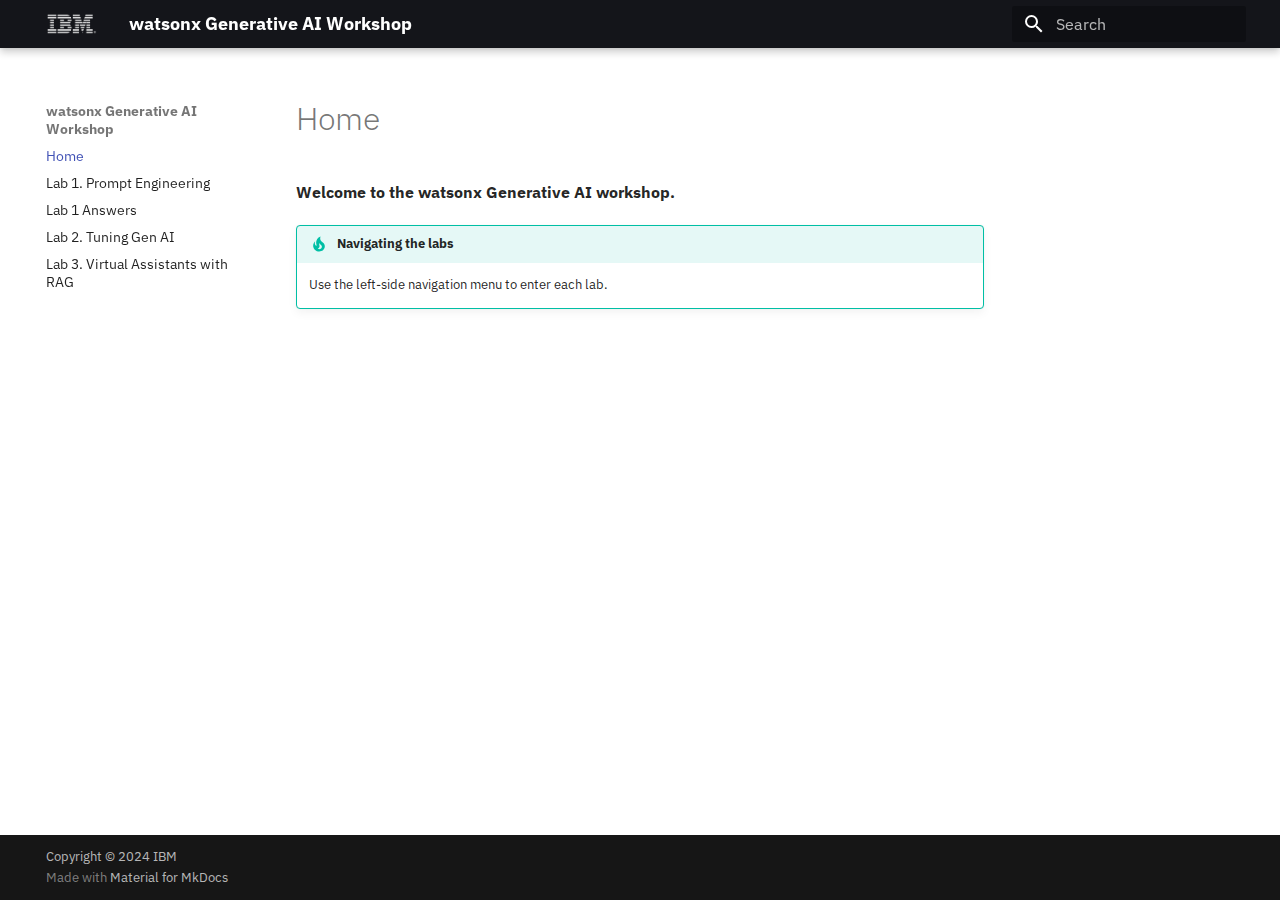
==== commit f734ac4e: "Deployed d3094e8 with MkDocs version: 1.5.3" ====
--- a/index.html
+++ b/index.html
@@ -282,7 +282,7 @@
         
   
   <span class="md-ellipsis">
-    Lab 4. Virtual Assistants with RAG
+    Lab 3. Virtual Assistants with RAG
   </span>
   
 
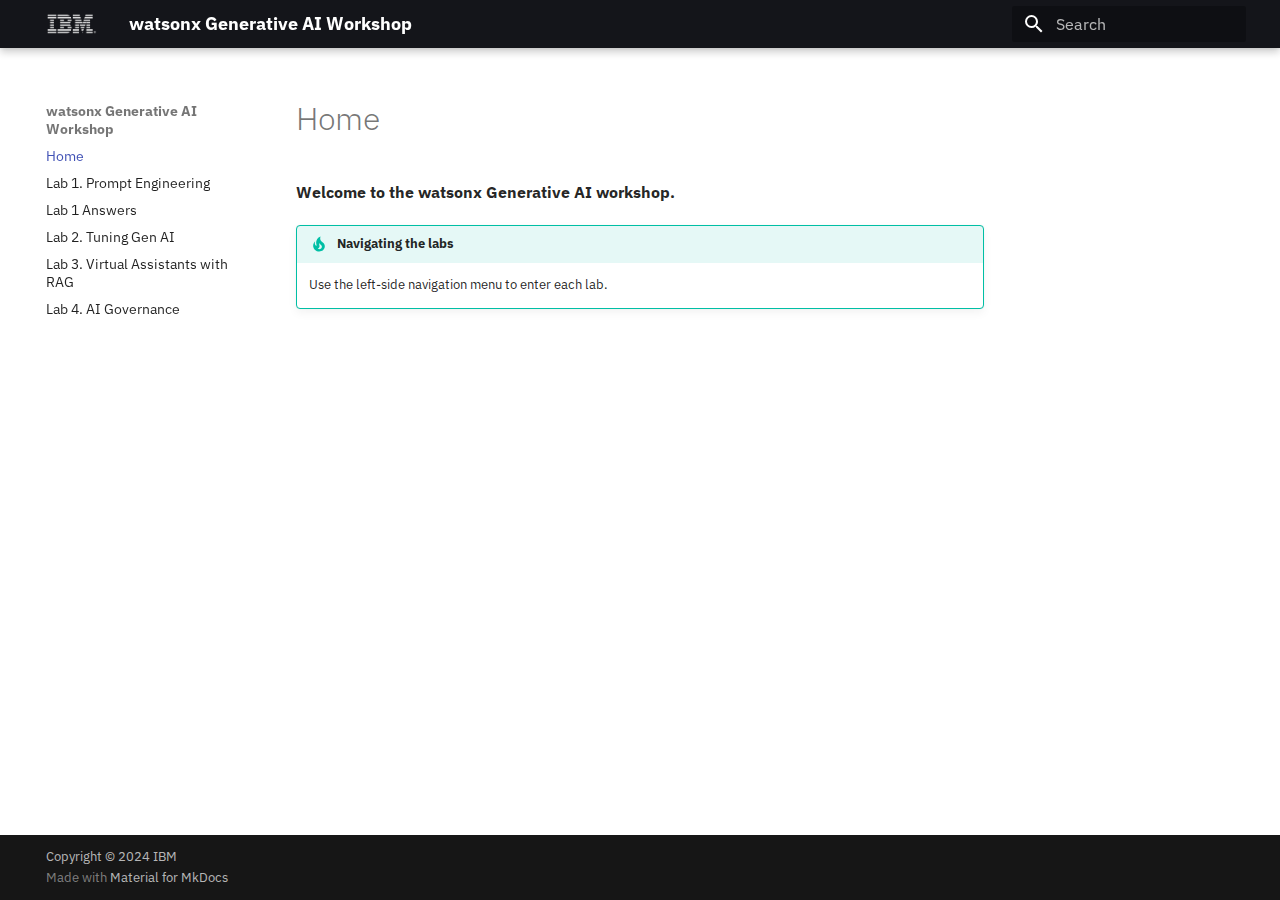
==== commit 43990cdc: "Deployed 5a01495 with MkDocs version: 1.5.3" ====
--- a/index.html
+++ b/index.html
@@ -291,6 +291,26 @@
   
 
     
+      
+      
+  
+  
+  
+  
+    <li class="md-nav__item">
+      <a href="lab-ai-governance/" class="md-nav__link">
+        
+  
+  <span class="md-ellipsis">
+    Lab 4. AI Governance
+  </span>
+  
+
+      </a>
+    </li>
+  
+
+    
   </ul>
 </nav>
                   </div>
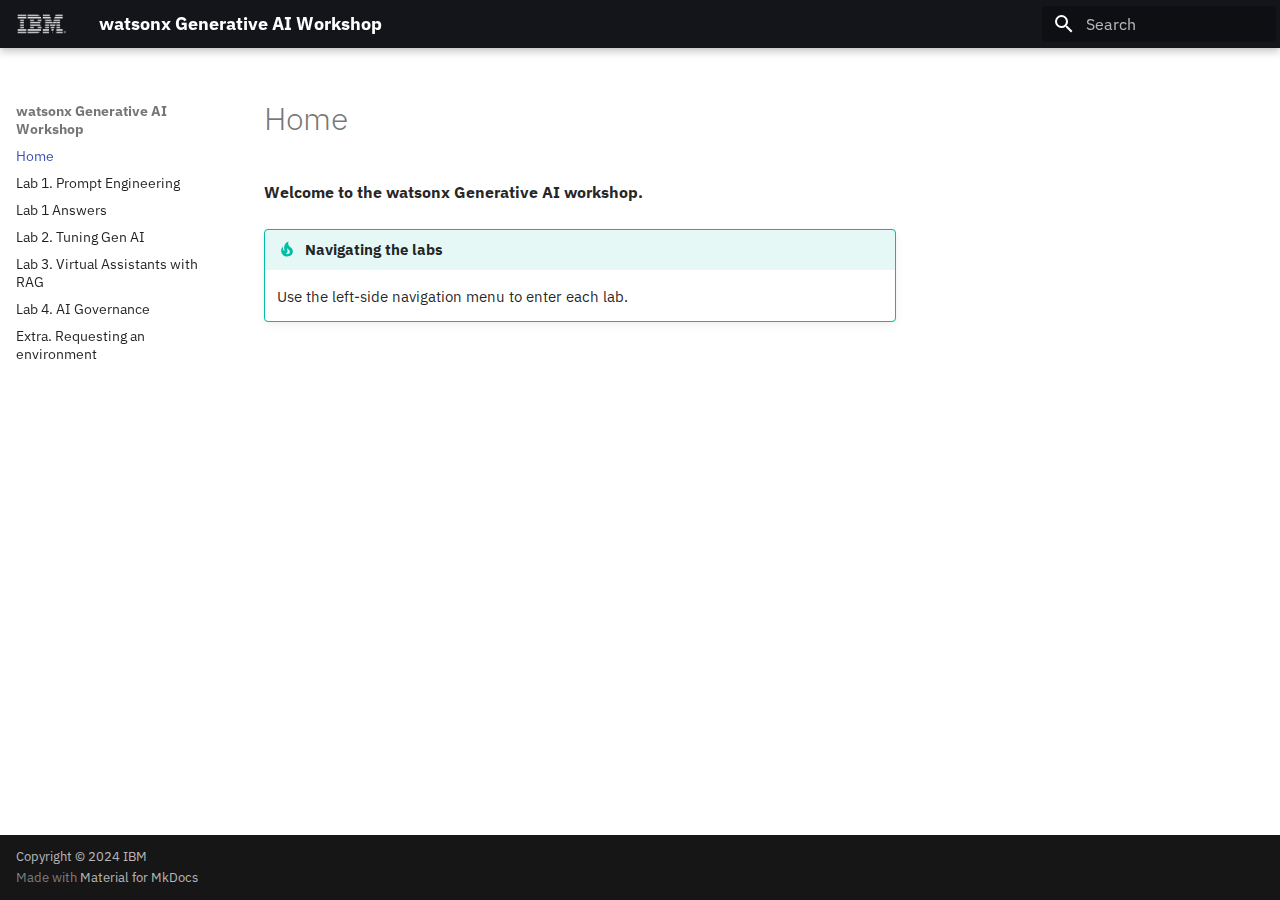
==== commit c676baf8: "Deployed 1ebd9cb with MkDocs version: 1.5.3" ====
--- a/index.html
+++ b/index.html
@@ -43,6 +43,12 @@
         <style>:root{--md-text-font:"IBM Plex Sans";--md-code-font:"IBM Plex Mono"}</style>
       
     
+    
+      <link rel="stylesheet" href="css/extra.css">
+    
+      <link rel="stylesheet" href="css/csm-spgi.css">
+    
+      <link rel="stylesheet" href="css/tables.css">
     
     <script>__md_scope=new URL(".",location),__md_hash=e=>[...e].reduce((e,_)=>(e<<5)-e+_.charCodeAt(0),0),__md_get=(e,_=localStorage,t=__md_scope)=>JSON.parse(_.getItem(t.pathname+"."+e)),__md_set=(e,_,t=localStorage,a=__md_scope)=>{try{t.setItem(a.pathname+"."+e,JSON.stringify(_))}catch(e){}}</script>
     
@@ -311,6 +317,26 @@
   
 
     
+      
+      
+  
+  
+  
+  
+    <li class="md-nav__item">
+      <a href="environment/" class="md-nav__link">
+        
+  
+  <span class="md-ellipsis">
+    Extra. Requesting an environment
+  </span>
+  
+
+      </a>
+    </li>
+  
+
+    
   </ul>
 </nav>
                   </div>
--- a/css/extra.css
+++ b/css/extra.css
@@ -0,0 +1,18 @@
+.md-grid {
+  max-width: none;
+  margin-left: 0px;
+}
+.md-sidebar--primary {
+  width: 12rem;
+}
+.md-sidebar--secondary {
+  width: 18rem;
+}
+
+.md-sidebar--secondary .md-sidebar__inner {
+  padding-right: 2px;
+}
+
+.md-typeset .admonition {
+  font-size: .75rem;
+}--- a/css/csm-spgi.css
+++ b/css/csm-spgi.css
@@ -0,0 +1,57 @@
+.md-feedback {
+    margin: 2em 0 1em;
+    text-align: center;
+}
+
+.md-feedback__title {
+    font-weight: 700;
+    margin: 1em auto;
+}
+
+.md-feedback__inner {
+    position: relative;
+}
+
+.md-feedback__list {
+    align-content: baseline;
+    display: flex;
+    flex-wrap: wrap;
+    justify-content: center;
+    position: relative;
+}
+
+.md-feedback__note {
+    opacity: 0;
+    position: relative;
+    transform: translateY(0.4rem);
+    transition: transform .4s cubic-bezier(.1,.7,.1,1),opacity .15s;
+}
+
+legend {
+    display: block;
+    padding-inline-start: 2px;
+    padding-inline-end: 2px;
+    border-width: initial;
+    border-style: none;
+    border-color: initial;
+    border-image: initial;
+}
+
+form {
+    display: block;
+}
+
+fieldset {
+    display: block;
+    margin-inline-start: 2px;
+    margin-inline-end: 2px;
+    padding-block-start: 0.35em;
+    padding-inline-start: 0.75em;
+    padding-inline-end: 0.75em;
+    padding-block-end: 0.625em;
+    min-inline-size: min-content;
+    border-width: 2px;
+    border-style: groove;
+    border-color: rgb(192, 192, 192);
+    border-image: initial;
+}--- a/css/tables.css
+++ b/css/tables.css
@@ -0,0 +1,38 @@
+th, td {
+    border: 1px solid var(--md-typeset-table-color);
+    border-spacing: 0;
+    border-bottom: none;
+    border-left: none;
+    border-top: none;
+}
+
+.md-typeset__table {
+    line-height: 1;
+}
+
+.md-typeset__table table:not([class]) {
+    font-size: .74rem;
+    border-right: none;
+}
+
+.md-typeset__table table:not([class]) td,
+.md-typeset__table table:not([class]) th {
+    padding: 9px;
+}
+
+/* light mode alternating table bg colors */
+.md-typeset__table th {
+    background-color: #4BACC6;
+}
+.md-typeset__table tr:nth-child(2n) {
+    background-color: #DAEEF3;
+}
+
+/* light mode alternating table bg colors */
+[data-md-color-scheme="slate"] .md-typeset__table th {
+    background-color: hsla(var(--md-hue),25%,50%,1)
+}
+
+[data-md-color-scheme="slate"] .md-typeset__table tr:nth-child(2n) {
+    background-color: hsla(var(--md-hue),25%,25%,1)
+}